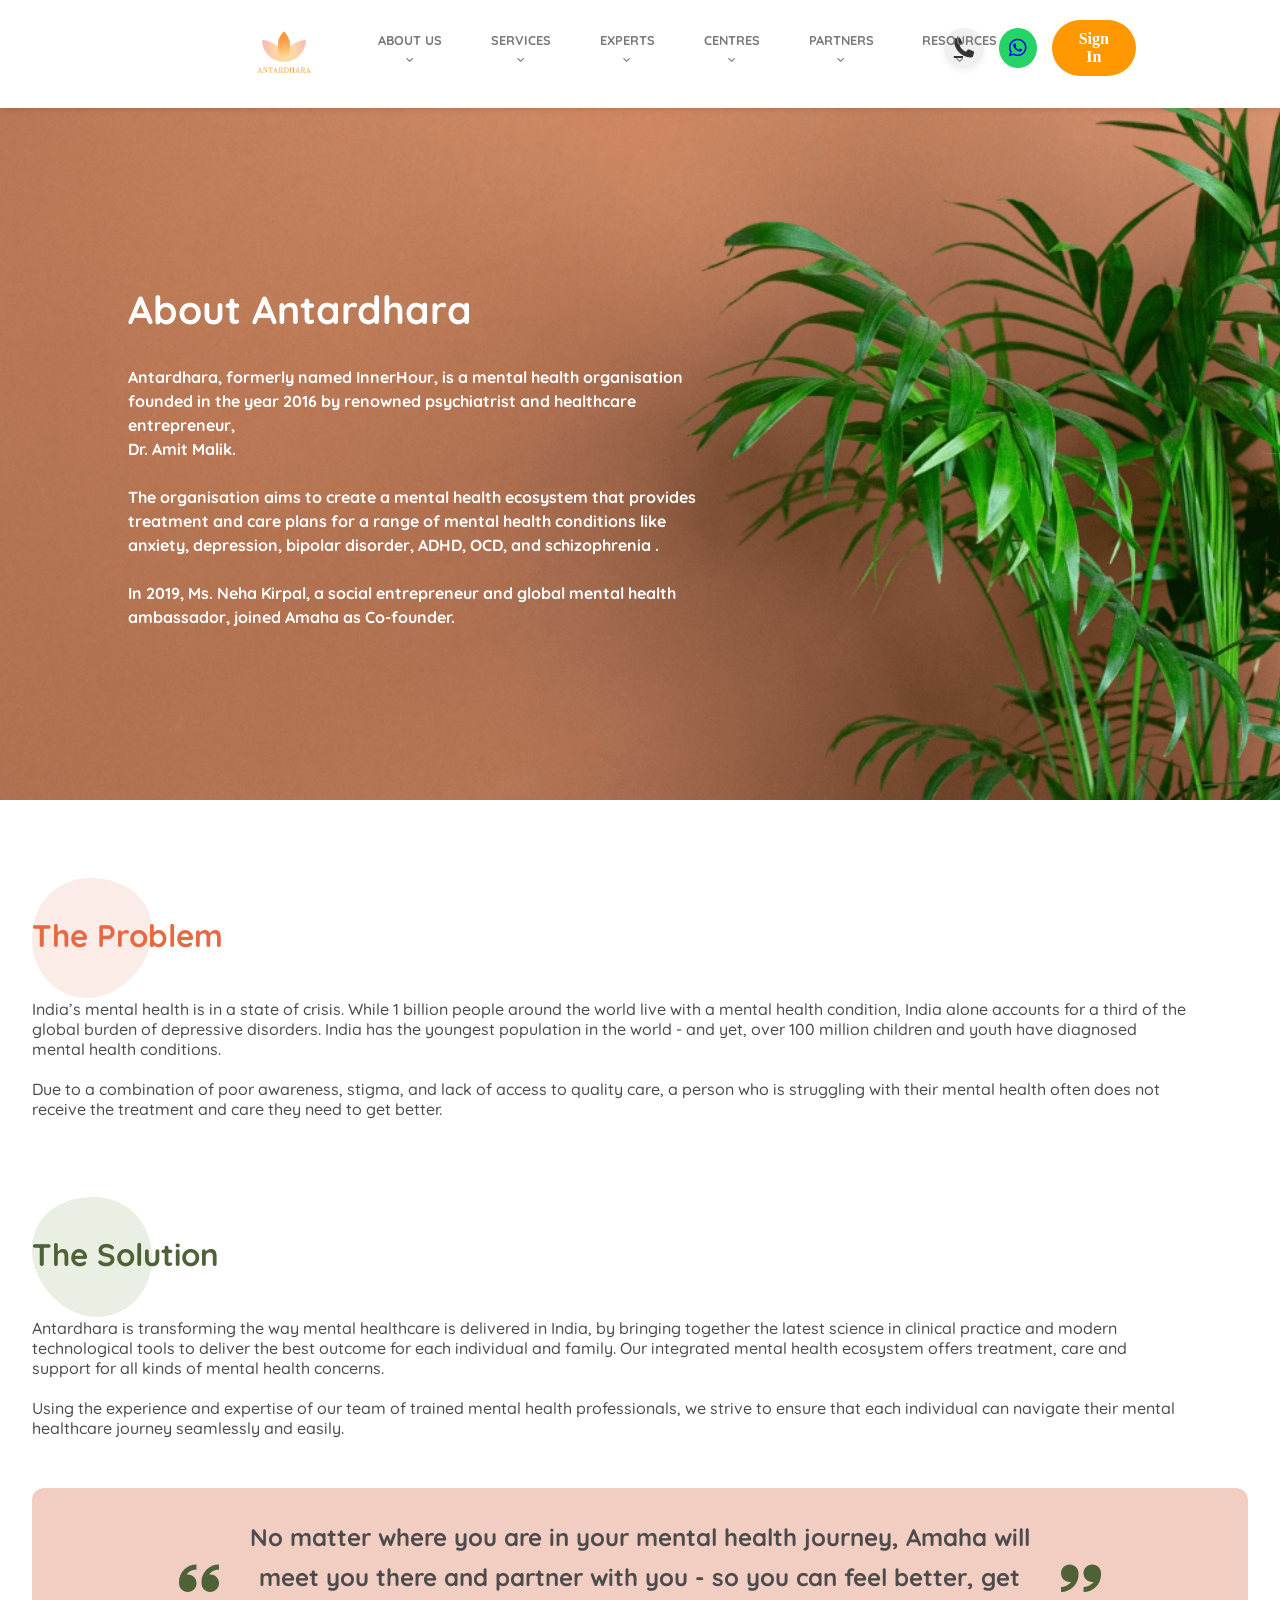
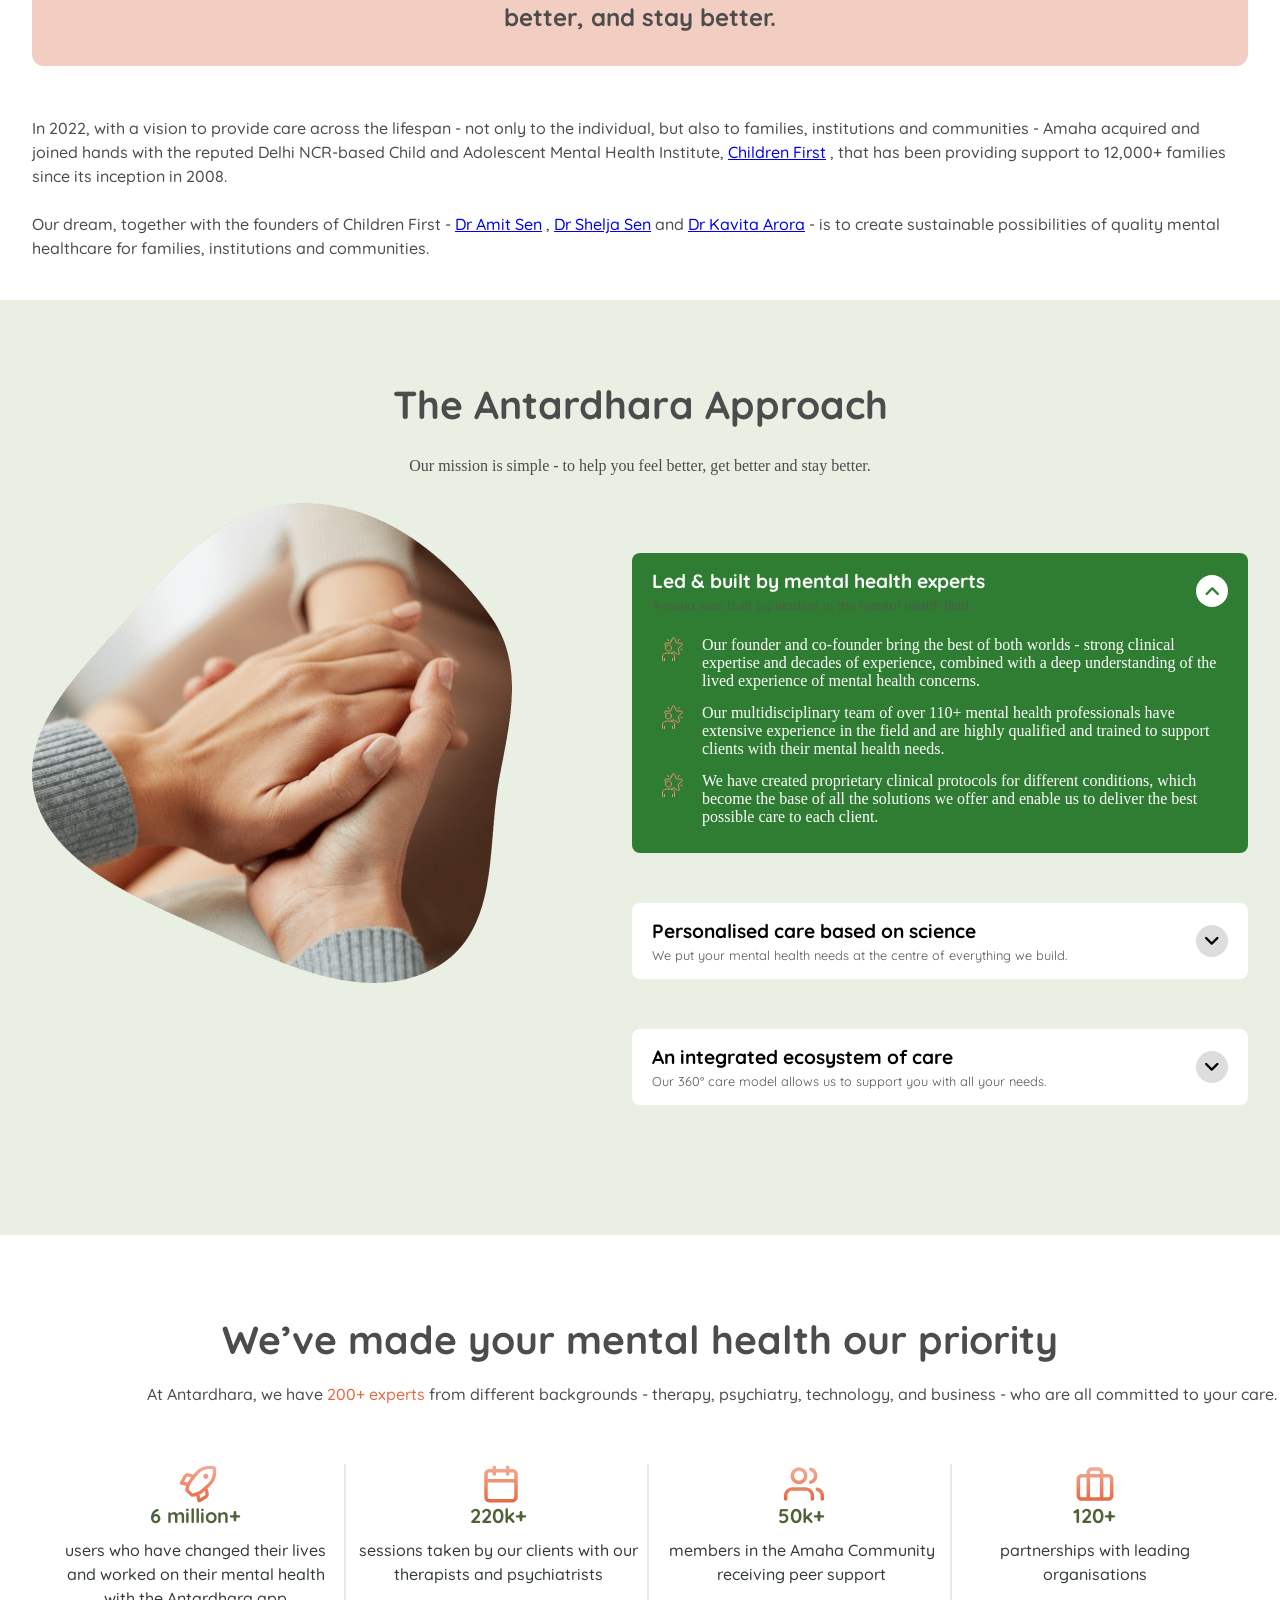
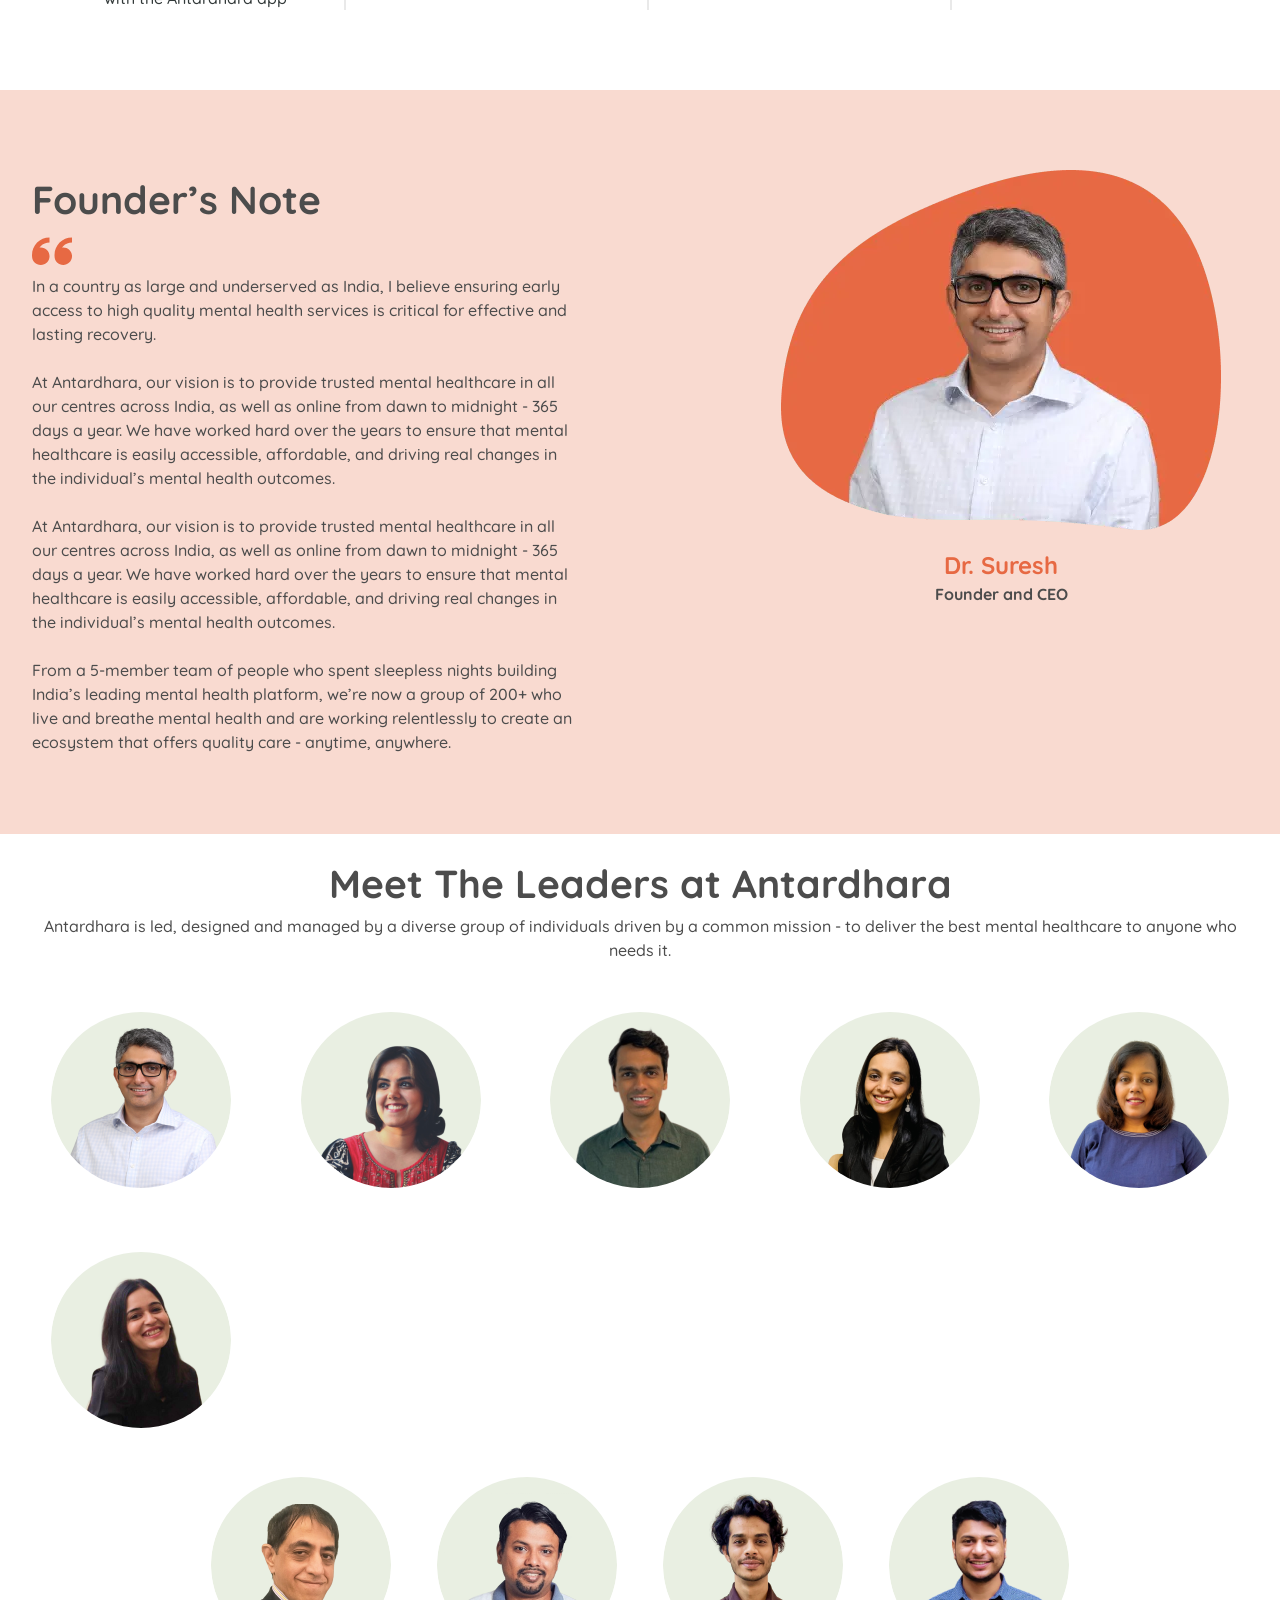
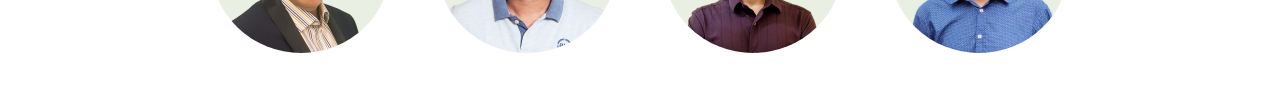
==== Pages/AboutUs.html @ 447dab3f "first commit" ====
<!DOCTYPE html>
<html lang="en">

<head>
    <meta charset="UTF-8">
    <meta name="viewport" content="width=device-width, initial-scale=1.0">
    <title>Antardhara</title>
    <link rel="icon" type="image/jpeg" href="../Images/antardharalogo.jpeg">
    <link rel="stylesheet" href="../Style/home css/AboutUs.css">
    <link rel="stylesheet" href="https://cdnjs.cloudflare.com/ajax/libs/font-awesome/6.4.2/css/all.min.css">
    <link href="https://fonts.googleapis.com/css2?family=Quicksand:wght@400;500;600;700&display=swap" rel="stylesheet">
</head>

<body>
    <div class="nav_container">
        <div class="container">
            <div class="nav_logo">
                <!-- Logo -->
                <div class="logo">
                    <!-- <div class="dancing">
                    <span>A</span><span>n</span><span>t</span><span>a</span><span>r</span><span>d</span><span>h</span><span>a</span><span>r</span><span>a</span>
                </div>
                <div class="sub_logo">
                    <span class="tagline">Mental Health Partner</span>
                </div> -->
                </div>
            </div>

            <div class="nav_details">
                <nav>
                    <ul>
                        <li>
                            <a href="#" class="about">About Us <span class="arrow"><i
                                        class="fa-solid fa-angle-down"></i></span></a>
                            <div class="sub_menu1">
                                <ul>

                                    <li><a href="#">About Amaha <span class="arrow"><i
                                                    class="fa-solid fa-angle-left"></i></span></a></li>
                                    <li><a href="#">Team <span class="arrow"><i
                                                    class="fa-solid fa-angle-left"></i></span></a></li>
                                    <li><a href="#">Careers <span class="arrow"><i
                                                    class="fa-solid fa-angle-left"></i></span></a></li>
                                    <li><a href="#">Amaha in Media <span class="arrow"><i
                                                    class="fa-solid fa-angle-left"></i></span></a></li>
                                    <li><a href="#">Contact us <span class="arrow"><i
                                                    class="fa-solid fa-angle-left"></i></span></a></li>
                                    <li><a href="#">FAQ <span class="arrow"><i
                                                    class="fa-solid fa-angle-left"></i></span></a></li>
                                </ul>
                            </div>
                        </li>

                        <li>

                            <a href="#">Services <span class="arrow"><i class="fa-solid fa-angle-down"></i></span></a>

                            <div class="sub_menu1">

                                <ul class="Services" style="border-right: 1px solid #ddd;">

                                    <li><a href="#">Adult Therapy <span class="arrow"><i
                                                    class="fa-solid fa-angle-left"></i></span></a></li>
                                    <li><a href="#">Adult Psychiatry <span class="arrow"><i
                                                    class="fa-solid fa-angle-left"></i></span></a></li>
                                    <li><a href="#">Mental Health Hospital <span class="arrow"><i
                                                    class="fa-solid fa-angle-left"></i></span></a></li>
                                    <li><a href="#">Children First Services <span class="arrow"><i
                                                    class="fa-solid fa-angle-left"></i></span></a></li>
                                    <li><a href="#">Couples Therapy <span class="arrow"><i
                                                    class="fa-solid fa-angle-left"></i></span></a></li>
                                    <li><a href="#">Self Care <span class="arrow"><i
                                                    class="fa-solid fa-angle-left"></i></span></a></li>
                                    <li><a href="#">Community <span class="arrow"><i
                                                    class="fa-solid fa-angle-left"></i></span></a></li>
                                    <li><a href="#">Psychometric Assessments <span class="arrow"><i
                                                    class="fa-solid fa-angle-left"></i></span></a></li>
                                </ul>
                                <ul class="Services">
                                    <li><a href="#">Depression <span class="arrow"><i
                                                    class="fa-solid fa-angle-left"></i></span></a></li>
                                    <li><a href="#">Anxiety <span class="arrow"><i
                                                    class="fa-solid fa-angle-left"></i></span></a></li>
                                    <li><a href="#">Obsessive Complusive <br>Disorder(OCD) <span class="arrow"><i
                                                    class="fa-solid fa-angle-left"></i></span></a></li>
                                    <li><a href="#">Bipolar Disorder <span class="arrow"><i
                                                    class="fa-solid fa-angle-left"></i></span></a></li>
                                    <li><a href="#">Adult ADHD <span class="arrow"><i
                                                    class="fa-solid fa-angle-left"></i></span></a></li>
                                    <li><a href="#">Social Anxiety <span class="arrow"><i
                                                    class="fa-solid fa-angle-left"></i></span></a></li>
                                    <li><a href="#">Womens'Health <span class="arrow"><i
                                                    class="fa-solid fa-angle-left"></i></span></a></li>
                                </ul>
                            </div>
                        </li>

                        <li>
                            <a href="#">Experts <span class="arrow"><i class="fa-solid fa-angle-down"></i></span></a>
                            <!-- Add dropdown here if needed -->
                            <div class="sub_menu1">
                                <ul>
                                    <li><a href="#">Therapists <span class="arrow"><i
                                                    class="fa-solid fa-angle-left"></i></span></a></li>
                                    <li><a href="#">Psychiatrists <span class="arrow"><i
                                                    class="fa-solid fa-angle-left"></i></span></a></li>
                                    <li><a href="#">Child & Youth Experts <span class="arrow"><i
                                                    class="fa-solid fa-angle-left"></i></span></a></li>
                                    <li><a href="#">Couple Therapists <span class="arrow"><i
                                                    class="fa-solid fa-angle-left"></i></span></a></li>
                                </ul>

                            </div>
                        </li>

                        <li>
                            <a href="#">Centres <span class="arrow"><i class="fa-solid fa-angle-down"></i></span></a>
                            <!-- Add dropdown here if needed -->
                            <div class="sub_menu1">
                                <ul>
                                    <li><a href="#">Hyderabad <span class="arrow"><i
                                                    class="fa-solid fa-angle-left"></i></span></a></li>
                                    <li><a href="#">Bengaluru <span class="arrow"><i
                                                    class="fa-solid fa-angle-left"></i></span></a></li>
                                    <li><a href="#">Delhi <span class="arrow"><i
                                                    class="fa-solid fa-angle-left"></i></span></a></li>
                                    <li><a href="#">Mumbai <span class="arrow"><i
                                                    class="fa-solid fa-angle-left"></i></span></a></li>
                                </ul>

                            </div>
                        </li>

                        <li>
                            <a href="#">Partners <span class="arrow"><i class="fa-solid fa-angle-down"></i></span></a>
                            <!-- Add dropdown here if needed -->

                            <div class="sub_menu1">

                                <ul class="Services" style="border-right: 1px solid #ddd;">

                                    <li><a href="#">Employee Well-being Programme <span class="arrow"><i
                                                    class="fa-solid fa-angle-left"></i></span></a></li>
                                    <li><a href="#">Our Approach & Offerings <span class="arrow"><i
                                                    class="fa-solid fa-angle-left"></i></span></a></li>
                                    <li><a href="#">Corporate Webinars <span class="arrow"><i
                                                    class="fa-solid fa-angle-left"></i></span></a></li>

                                </ul>
                                <ul class="Services">
                                    <li><a href="#">College Well -being Programme <span class="arrow"><i
                                                    class="fa-solid fa-angle-left"></i></span></a></li>

                                </ul>
                            </div>
                        </li>

                        <li>
                            <a href="#">Resources <span class="arrow"><i class="fa-solid fa-angle-down"></i></span></a>
                            <div class="sub_menu1">
                                <ul>
                                    <li><a href="#">All Resources <span class="arrow"><i
                                                    class="fa-solid fa-angle-left"></i></span></a></li>
                                    <li><a href="#">Articles <span class="arrow"><i
                                                    class="fa-solid fa-angle-left"></i></span></a></li>
                                    <li><a href="#">Videos <span class="arrow"><i
                                                    class="fa-solid fa-angle-left"></i></span></a></li>
                                    <li><a href="#">Assessments <span class="arrow"><i
                                                    class="fa-solid fa-angle-left"></i></span></a></li>
                                </ul>
                            </div>
                        </li>
                    </ul>
                </nav>
            </div>

            <div class="nav_call_whatsapp_signin">
                <div class="nav_call_logo">
                    <a href="#"><i class="fa-solid fa-phone"></i></a>
                </div>
                <div class="nav_whatsapp_logo">
                    <a href="https://wa.me/9740312722" target="_blank" rel="noopener">
                        <i class="fa-brands fa-whatsapp"></i>
                    </a>
                </div>
                <div class="sign_in_button">
                    <a href="your-link-here" class="signin-btn">Sign In</a>
                </div>
            </div>
        </div>
    </div>
    </div>
    <div class="Background_theme">
        <div class="About_Antardhara_p_container">
            <div class="About_Antardhara_c_container">
                <div class="Antardhara">
                    <h1>About Antardhara</h1>
                </div>
                <div class="About_Antardhara_detail">
                    <h4>Antardhara, formerly named InnerHour, is a mental health organisation founded in the year 2016
                        by renowned psychiatrist and healthcare entrepreneur,
                        <br>
                        Dr. Amit Malik.
                        <br>
                        <br>
                        The organisation aims to create a mental health ecosystem that provides treatment and care plans
                        for a range of mental health conditions like anxiety, depression, bipolar disorder, ADHD, OCD,
                        and schizophrenia
                        .
                        <br>
                        <br>
                        In 2019, Ms. Neha Kirpal, a social entrepreneur and global mental health ambassador, joined
                        Amaha as Co-founder.
                    </h4>
                </div>
            </div>
        </div>
    </div>
    <div class="The_Antardhara_Problem_P_Container">
        <div class="The_Antardhara_Problem_bgLogo">
            <img src="../Style/homeImagesCss/Theproblembglogo.svg" alt="Antardhara problem Background">
        </div>
        <h2 class="Antardhara_Problem_Title">The Problem</h2>
        <h4 class="Antardhara_Problem_Detail">
            India’s mental health is in a state of crisis. While 1 billion people around the world live with a mental
            health condition, India alone accounts for a third of the global burden of depressive disorders. India has
            the youngest population in the world - and yet, over 100 million children and youth have diagnosed mental
            health conditions.
            <br>
            <br>
            Due to a combination of poor awareness, stigma, and lack of access to quality care, a person who is
            struggling with their mental health often does not receive the treatment and care they need to get better.
        </h4>
    </div>
    <div class="The_Antardhara_Solution_P_Container">
        <div class="The_Antardhara_Solution_bgLogo">
            <img src="../Style/homeImagesCss/AntardharaSolutionBgLogo.svg" alt="Antardhara Solution Background">
        </div>
        <h2 class="Antardhara_Solution_Title">The Solution</h2>
        <h4 class="Antardhara_Solution_Detail">
            Antardhara is transforming the way mental healthcare is delivered in India, by bringing together the latest
            science in clinical practice and modern technological tools to deliver the best outcome for each individual
            and family. Our integrated mental health ecosystem offers treatment, care and support for all kinds of
            mental health concerns.
            <br>
            <br>
            Using the experience and expertise of our team of trained mental health professionals, we strive to ensure
            that each individual can navigate their mental healthcare journey seamlessly and easily.
        </h4>
    </div>
    <div class="Antadhara_quote_container">
        <div class="Antardhara_quote">
            <svg stroke="currentColor" fill="currentColor" stroke-width="0" version="1.1" viewBox="0 0 16 16"
                color="#4E6137" style="color: rgb(78, 97, 55);" height="2.5rem" width="2.5rem"
                xmlns="http://www.w3.org/2000/svg">
                <path
                    d="M3.516 7c1.933 0 3.5 1.567 3.5 3.5s-1.567 3.5-3.5 3.5-3.5-1.567-3.5-3.5l-0.016-0.5c0-3.866 3.134-7 7-7v2c-1.336 0-2.591 0.52-3.536 1.464-0.182 0.182-0.348 0.375-0.497 0.578 0.179-0.028 0.362-0.043 0.548-0.043zM12.516 7c1.933 0 3.5 1.567 3.5 3.5s-1.567 3.5-3.5 3.5-3.5-1.567-3.5-3.5l-0.016-0.5c0-3.866 3.134-7 7-7v2c-1.336 0-2.591 0.52-3.536 1.464-0.182 0.182-0.348 0.375-0.497 0.578 0.179-0.028 0.362-0.043 0.549-0.043z">
                </path>
            </svg>
            <span class="mental-health-text">
                No matter where you are in your mental health journey, Amaha will meet you there and partner with you -
                so you can feel better, get better, and stay better.
            </span>
            <svg stroke="currentColor" fill="currentColor" stroke-width="0" version="1.1" viewBox="0 0 16 16"
                color="#4E6137" style="color: rgb(78, 97, 55);" height="2.5rem" width="2.5rem"
                xmlns="http://www.w3.org/2000/svg">
                <path
                    d="M12.5 10c-1.933 0-3.5-1.567-3.5-3.5s1.567-3.5 3.5-3.5 3.5 1.567 3.5 3.5l0.016 0.5c0 3.866-3.134 7-7 7v-2c1.336 0 2.591-0.52 3.536-1.464 0.182-0.182 0.348-0.375 0.497-0.578-0.179 0.028-0.362 0.043-0.549 0.043zM3.5 10c-1.933 0-3.5-1.567-3.5-3.5s1.567-3.5 3.5-3.5 3.5 1.567 3.5 3.5l0.016 0.5c0 3.866-3.134 7-7 7v-2c1.336 0 2.591-0.52 3.536-1.464 0.182-0.182 0.348-0.375 0.497-0.578-0.179 0.028-0.362 0.043-0.549 0.043z">
                </path>
            </svg>
        </div>
    </div>
    <div class="Antardhara_brief_detail">
        <div class="Antardhara_brief_detail_inner_container">
            <h4 class="Antardhara_detail_line">
                In 2022, with a vision to provide care across the lifespan - not only to the individual, but also to
                families, institutions and communities - Amaha acquired and joined hands with the reputed Delhi
                NCR-based Child and Adolescent Mental Health Institute,
                <a href="#" target="_blank" class="sc-dda91037-5 dkyKSB">Children First</a>
                , that has been providing support to 12,000+ families since its inception in 2008.
                <br>
                <br>
                Our dream, together with the founders of Children First -
                <a href="#" target="_blank" class="sc-dda91037-5 dkyKSB">Dr Amit Sen</a>
                ,
                <a href="#" target="_blank" class="sc-dda91037-5 dkyKSB">Dr Shelja Sen</a>
                and
                <a href="#" target="_blank" class="sc-dda91037-5 dkyKSB">Dr Kavita Arora</a>
                - is to create sustainable possibilities of quality mental healthcare for families, institutions and
                communities.
            </h4>
        </div>
    </div>
    <div class="Antardhara_Approach">
        <div class="Antardhara_Approach_Container_P">
            <div class="Antardhara_Approach_Title">
                <h1 class="Antardhara_Title_Name">The Antardhara Approach</h1>
                <h4 class="Antardhara_Aproach_detail">Our mission is simple - to help you feel better, get better and
                    stay better.</h4>
            </div>
            <div class="Antardhara_Approach_bgimage_details">
                <div class="Antardhara_prom_bgImage">
                    <img src="../Style/homeImagesCss/promise_image_bg.png" alt="Antardhara,Your Mental Health Partner">
                </div>
                <div class="javascript_container">
                    <!-- First Section -->
                    <div class="accordion-item">
                        <div class="accordion-header">
                            <div>
                                <h3>Led & built by mental health experts</h3>
                                <h5>Amaha was built by leaders in the mental health field.</h5>
                            </div>
                            <div class="accordion-icon"><i class="fa-solid fa-angle-down"></i></div>
                        </div>
                        <div class="accordion-content">
                            <div class="ledpoint_container">
                                <div class="led_p1">
                                    <img src="../Style/homeImagesCss/led_content_point_logo.svg" alt="logo_point_mn">
                                </div>
                                <div class="Co_founder_point">
                                    <p>Our founder and co-founder bring the best of both worlds - strong clinical
                                        expertise and
                                        decades of experience, combined with a deep understanding of the lived
                                        experience of mental
                                        health concerns.</p>
                                </div>
                            </div>
                            <div class="ledpoint_container2">
                                <div class="led_p2">
                                    <img src="../Style/homeImagesCss/led_content_point_logo.svg" alt="logo_point_mn">
                                </div>
                                <div class="Co_founder_point2">
                                    <p>Our multidisciplinary team of over 110+ mental health professionals have
                                        extensive experience in the field and are highly qualified and
                                        trained to support clients with their mental health needs.</p>
                                </div>
                            </div>
                            <div class="ledpoint_container3">
                                <div class="led_p3">
                                    <img src="../Style/homeImagesCss/led_content_point_logo.svg" alt="logo_point_mn">
                                </div>
                                <div class="Co_founder_point3">
                                    <p>We have created proprietary clinical protocols for different conditions, which
                                        become
                                        the base of all the solutions we offer and enable us to deliver the best
                                        possible care to each client.</p>
                                </div>
                            </div>

                        </div>
                    </div>

                    <!-- Second Section -->
                    <div class="accordion-item">
                        <div class="accordion-header">
                            <div>
                                <h3>Personalised care based on science</h3>
                                <h5>We put your mental health needs at the centre of everything we build.</h5>
                            </div>
                            <div class="accordion-icon"><i class="fa-solid fa-angle-down"></i></div>
                        </div>
                        <div class="accordion-content">
                            <div class="science_container">
                                <div class="science_p1">
                                    <img src="../Style/homeImagesCss/led_content_point_logo.svg" alt="logo_point_mn">
                                </div>
                                <div class="multidisciplinary_point">
                                    <p>We create a personalised care plan for each individual keeping the severity of
                                        their concern, their unique life context, and their mental health needs in mind.
                                    </p>
                                </div>
                            </div>
                            <div class="science_container2">
                                <div class="science_p2">
                                    <img src="../Style/homeImagesCss/led_content_point_logo.svg" alt="logo_point_mn">
                                </div>
                                <div class="multidisciplinary_point2">
                                    <p>Our care options, tools, trackers and other offerings are based on
                                        clinically-validated treatment approaches and the latest science in the mental
                                        health field.</p>
                                </div>
                            </div>
                            <div class="science_container3">
                                <div class="science_p3">
                                    <img src="../Style/homeImagesCss/led_content_point_logo.svg" alt="logo_point_mn">
                                </div>
                                <div class="multidisciplinary_point3">
                                    <p>e track each client’s progress and regularly measure treatment outcomes to ensure
                                        you’re actually getting better over time and receiving the right care for your
                                        concerns.</p>
                                </div>
                            </div>
                        </div>
                    </div>

                    <!-- Third Section -->
                    <div class="accordion-item">
                        <div class="accordion-header">
                            <div>
                                <h3>An integrated ecosystem of care</h3>
                                <h5>Our 360° care model allows us to support you with all your needs.</h5>
                            </div>
                            <div class="accordion-icon"><i class="fa-solid fa-angle-down"></i></div>
                        </div>
                        <div class="accordion-content">
                            <div class="ecosystem_container">
                                <div class="science_p1">
                                    <img src="../Style/homeImagesCss/ecosystem_logo_point.svg" alt="logo_point_mn">
                                </div>
                                <div class="ecosystem_point">
                                    <p>We’ve built a single, unified platform through which you can easily access
                                        whatever you might need for your mental health - including self-care, peer
                                        support, therapy sessions, and psychiatric care.</p>
                                </div>
                            </div>
                            <div class="ecosystem_container2">
                                <div class="ecosystem_p2">
                                    <img src="../Style/homeImagesCss/ecosystem_logo_point.svg" alt="logo_point_mn">
                                </div>
                                <div class="ecosystem_point2">
                                    <p>We offer coordinated care by systematically stitching together different
                                        treatment offerings for you - which, in turn, enables us to create a real impact
                                        on your mental health outcomes.
                                    </p>
                                </div>
                            </div>
                            <div class="ecosystem_container3">
                                <div class="ecosystem_p3">
                                    <img src="../Style/homeImagesCss/ecosystem_logo_point.svg" alt="logo_point_mn">
                                </div>
                                <div class="ecosystem_point3">
                                    <p>We offer coordinated care by systematically stitching together different
                                        treatment offerings for you - which, in turn, enables us to create a real impact
                                        on your mental health outcomes.
                                    </p>
                                </div>
                            </div>
                        </div>
                    </div>

                </div>
            </div>
        </div>

        <script>
            const items = document.querySelectorAll(".accordion-item");

            // Make the first accordion active by default
            items.forEach((item, index) => {
                const content = item.querySelector(".accordion-content");
                if (index === 0) {
                    item.classList.add("active");
                    content.classList.add("open");
                    content.style.maxHeight = content.scrollHeight + "px";
                } else {
                    item.classList.remove("active");
                    content.classList.remove("open");
                    content.style.maxHeight = 0;
                }
            });

            // Add click event
            items.forEach(item => {
                const header = item.querySelector(".accordion-header");
                header.addEventListener("click", () => {
                    items.forEach(otherItem => {
                        if (otherItem !== item) {
                            // Close other accordions
                            otherItem.classList.remove("active");
                            const otherContent = otherItem.querySelector(".accordion-content");
                            otherContent.classList.remove("open");
                            otherContent.style.maxHeight = 0;
                        }
                    });

                    // Toggle clicked accordion
                    item.classList.toggle("active");
                    const content = item.querySelector(".accordion-content");
                    if (item.classList.contains("active")) {
                        content.classList.add("open");
                        content.style.maxHeight = content.scrollHeight + "px";
                    } else {
                        content.classList.remove("open");
                        content.style.maxHeight = 0;
                    }
                });
            });
        </script>
    </div>
    </div>
    </div>
    <div class="Helath_Priority_p_container">
        <div class="Health_Priority_c_container">
            <div class="Antardhara_Health_Priority_Title">
                <h1 class="Antardhara_health_priority">We’ve made your mental health our priority</h1>
                <h4 class="Antardhara_health_priority_detail">
                    At Antardhara, we have
                    <span>200+ experts</span>
                    from different backgrounds - therapy, psychiatry, technology, and business - who are all committed
                    to your care.
                </h4>
            </div>
        </div>
    </div>
    <div class="Users_followers_p_container">
        <div class="Users_followers_c_container">
            <div class="millions_container">
                <div class="Antardhara_million_conainer">
                    <img src="../Style/homeImagesCss/Million_icon.svg" alt="million logo icon" class="million_logo">
                </div>
                <div class="Users_followers_details">
                    <span class="Users_followers_title">6 million+</span>
                    <span class="Users_followers_subtitle">users who have changed their lives and worked on their mental
                        health with the Antardhara app</span>
                </div>
            </div>
            <div class="clients_container">
                <div class="Antardhara_million_conainer">
                    <img src="../Style/homeImagesCss/calender_logo.svg" alt="million logo icon" class="million_logo">
                </div>
                <div class="Users_followers_details">
                    <span class="Users_followers_title">220k+</span>
                    <span class="Users_followers_subtitle">sessions taken by our clients with our therapists and
                        psychiatrists</span>
                </div>
            </div>
            <div class="Users_container">
                <div class="Antardhara_million_conainer">
                    <img src="../Style/homeImagesCss/users-duotone_logo.svg" alt="million logo icon"
                        class="million_logo">
                </div>
                <div class="Users_followers_details">
                    <span class="Users_followers_title">50k+</span>
                    <span class="Users_followers_subtitle">members in the Amaha Community receiving peer support</span>
                </div>
            </div>
            <div class="partnership_container">
                <div class="Antardhara_million_conainer">
                    <img src="../Style/homeImagesCss/briefcase_logo.svg" alt="million logo icon" class="million_logo">
                </div>
                <div class="Users_followers_details">
                    <span class="Users_followers_title">120+</span>
                    <span class="Users_followers_subtitle">partnerships with leading organisations</span>
                </div>
            </div>
        </div>
    </div>
    <div class="Founder_Note_p_container">
        <div class="Founder_Note_c_container">
            <div class="Founder_note_Title_details">
                <h2 class="Founder_title_container">Founder’s Note</h2>
                <svg stroke="currentColor" fill="currentColor" stroke-width="0" version="1.1" viewBox="0 0 16 16"
                    color="#E76943" style="color: rgb(231, 105, 67);" height="40" width="40"
                    xmlns="http://www.w3.org/2000/svg">
                    <path
                        d="M3.516 7c1.933 0 3.5 1.567 3.5 3.5s-1.567 3.5-3.5 3.5-3.5-1.567-3.5-3.5l-0.016-0.5c0-3.866 3.134-7 7-7v2c-1.336 0-2.591 0.52-3.536 1.464-0.182 0.182-0.348 0.375-0.497 0.578 0.179-0.028 0.362-0.043 0.548-0.043zM12.516 7c1.933 0 3.5 1.567 3.5 3.5s-1.567 3.5-3.5 3.5-3.5-1.567-3.5-3.5l-0.016-0.5c0-3.866 3.134-7 7-7v2c-1.336 0-2.591 0.52-3.536 1.464-0.182 0.182-0.348 0.375-0.497 0.578 0.179-0.028 0.362-0.043 0.549-0.043z">
                    </path>
                </svg>
                <h4 class="note_details_of_founder">
                    In a country as large and underserved as India, I believe ensuring early access to high quality
                    mental health services is critical for effective and lasting recovery.
                    <br>
                    <br>
                    At Antardhara, our vision is to provide trusted mental healthcare in all our centres across India,
                    as well as online from dawn to midnight - 365 days a year. We have worked hard over the years to
                    ensure that mental healthcare is easily accessible, affordable, and driving real changes in the
                    individual’s mental health outcomes.
                    <br>
                    <br>
                    At Antardhara, our vision is to provide trusted mental healthcare in all our centres across India,
                    as well as online from dawn to midnight - 365 days a year. We have worked hard over the years to
                    ensure that mental healthcare is easily accessible, affordable, and driving real changes in the
                    individual’s mental health outcomes.
                    <br>
                    <br>
                    From a 5-member team of people who spent sleepless nights building India’s leading mental health
                    platform, we’re now a group of 200+ who live and breathe mental health and are working relentlessly
                    to create an ecosystem that offers quality care - anytime, anywhere.
                </h4>
            </div>
            <div class="Founder_logo_image">
                <img src="../Style/homeImagesCss/ceo_image.jpeg" alt="" class="ceoImage">
                <div class="Founder_name_container">
                    <h2 class="Founder_name">Dr. Suresh</h2>
                    <h4 class="Founder_des">Founder and CEO</h4>
                </div>
            </div>
        </div>
    </div>
    <div class="Meet_leader_Antardhara_P_container">
        <div class="Meet_leader_Antardhara_C_container">
            <div class="MeetLeader_Container">
                <div class="Meet_leader_title">
                    <h2 class="meet_leader_title_name">Meet The Leaders at Antardhara</h2>
                    <h4 class="meet_leader_detail">
                        Antardhara is led, designed and managed by a diverse group of individuals driven by a common
                        mission -
                        to deliver the best mental healthcare to anyone who needs it.
                    </h4>
                </div>
            </div>
        </div>

        <div class="Meet_leader_pic1_container">
            <!-- Example profiles -->
            <div class="meetleader_profile_container" onclick="openPopup(this)">
                <img src="../Style/homeImagesCss/profile_leader1.png" alt="" class="profile_picture_images">
                <div class="profile_names_container">
                    <h2 class="name_container">Dr. Amit Malik</h2>
                    <h6 class="des_container">Founder and CEO</h6>
                    <div class="Social_media_Links">
                        <a href="">
                            <svg stroke="currentColor" fill="currentColor" stroke-width="0" viewBox="0 0 512 512" cursor="pointer" height="1.125rem" width="1.125rem" xmlns="http://www.w3.org/2000/svg"><path d="M444.17 32H70.28C49.85 32 32 46.7 32 66.89v374.72C32 461.91 49.85 480 70.28 480h373.78c20.54 0 35.94-18.21 35.94-38.39V66.89C480.12 46.7 464.6 32 444.17 32zm-273.3 373.43h-64.18V205.88h64.18zM141 175.54h-.46c-20.54 0-33.84-15.29-33.84-34.43 0-19.49 13.65-34.42 34.65-34.42s33.85 14.82 34.31 34.42c-.01 19.14-13.31 34.43-34.66 34.43zm264.43 229.89h-64.18V296.32c0-26.14-9.34-44-32.56-44-17.74 0-28.24 12-32.91 23.69-1.75 4.2-2.22 9.92-2.22 15.76v113.66h-64.18V205.88h64.18v27.77c9.34-13.3 23.93-32.44 57.88-32.44 42.13 0 74 27.77 74 87.64z"></path></svg>
                        </a>
                    </div>
                    <div class="hidden_note" style="display:none;">
                        Dr. Amit Malik has over two decades of experience working in mental health globally...
                        <br><br>
                        He founded Amaha (formerly InnerHour) in 2016...
                    </div>
                </div>
            </div>
            <div class="meetleader_profile_container" onclick="openPopup(this)">
                <img src="../Style/homeImagesCss/profile_leader2.png" alt="" class="profile_picture_images">
                <div class="profile_names_container">
                    <h2 class="name_container">Neha Kirpal</h2>
                    <h6 class="des_container">Co-founder</h6>
                </div>
            </div>
            <div class="meetleader_profile_container" onclick="openPopup(this)">
                <img src="../Style/homeImagesCss/profile_leader3.png" alt="" class="profile_picture_images">
                <div class="profile_names_container">
                    <h2 class="name_container">Nishit Jain</h2>
                    <h6 class="des_container">VP of Operations</h6>
                </div>
            </div>
            <div class="meetleader_profile_container" onclick="openPopup(this)">
                <img src="../Style/homeImagesCss/profile_leader4.png" alt="" class="profile_picture_images">
                <div class="profile_names_container">
                    <h2 class="name_container">Sweta Bothra</h2>
                    <h6 class="des_container">Director of Psychological Services</h6>
                </div>
            </div>
            <div class="meetleader_profile_container" onclick="openPopup(this)">
                <img src="../Style/homeImagesCss/profile_leader5.png" alt="" class="profile_picture_images">
                <div class="profile_names_container">
                    <h2 class="name_container">Dr. Divya G Nallur</h2>
                    <h6 class="des_container">Clinical Director</h6>
                </div>
            </div>
            <div class="meetleader_profile_container" onclick="openPopup(this)">
                <img src="../Style/homeImagesCss/profile_leader6.png" alt="" class="profile_picture_images">
                <div class="profile_names_container">
                    <h2 class="name_container">Priyanshi Saksena</h2>
                    <h6 class="des_container">Head of Brand Marketing</h6>
                </div>
            </div>
        </div>
        <div class="Meet_leader_pic2_container">
            <div class="meetleader_profile_container" onclick="openPopup(this)">
                <img src="../Style/homeImagesCss/profile_leader7.png" alt="" class="profile_picture_images">
                <div class="profile_names_container">
                    <h2 class="name_container">Jagdish Lulla</h2>
                    <h6 class="des_container">Senior VP of Finance</h6>
                </div>
            </div>
            <div class="meetleader_profile_container" onclick="openPopup(this)">
                <img src="../Style/homeImagesCss/profile_leader8.png" alt="" class="profile_picture_images">
                <div class="profile_names_container">
                    <h2 class="name_container">Kannan Iyer</h2>
                    <h6 class="des_container">Senior VP of HR</h6>
                </div>
            </div>
            <div class="meetleader_profile_container" onclick="openPopup(this)">
                <img src="../Style/homeImagesCss/profile_leader9.png" alt="" class="profile_picture_images">
                <div class="profile_names_container">
                    <h2 class="name_container">Ankit Kumar</h2>
                    <h6 class="des_container">Engineering Manager</h6>
                </div>
            </div>
            <div class="meetleader_profile_container" onclick="openPopup(this)">
                <img src="../Style/homeImagesCss/profile_leader10.png" alt="" class="profile_picture_images">
                <div class="profile_names_container">
                    <h2 class="name_container">Hitendra Pratap</h2>
                    <h6 class="des_container">AVP of Product</h6>
                </div>
            </div>
        </div>
    </div>

    <!-- Popup -->
<div class="popup_overlay" id="profilePopup" onclick="outsideClick(event)">
    <div class="popup_content">
        <span class="close_btn" onclick="closePopup()">&times;</span>
        <img id="popupImg" src="" alt="">
        <h2 id="popupName"></h2>
        <h6 id="popupDesignation"></h6>
        <div class="ceo_detail">
            <div id="popupNote"></div>
        </div>
    </div>
</div>
    

    <script>
        function openPopup(card) {
    const imgSrc = card.querySelector("img").src;
    const name = card.querySelector(".name_container").innerText;
    const des = card.querySelector(".des_container").innerText;
    const note = card.querySelector(".hidden_note").innerHTML;

    document.getElementById("popupImg").src = imgSrc;
    document.getElementById("popupName").innerText = name;
    document.getElementById("popupDesignation").innerText = des;
    document.getElementById("popupNote").innerHTML = note;

    document.getElementById("profilePopup").style.display = "flex";
}

function closePopup() {
    document.getElementById("profilePopup").style.display = "none";
}

function outsideClick(e) {
    const popup = document.querySelector(".popup_content");
    if (!popup.contains(e.target)) {
        closePopup();
    }
}

    </script>
</body>

</html>
---- Style/home css/AboutUs.css ----
.logo {
  background-image: url("../homeImagesCss/antardharalogo.png");
  background-size: contain;
  background-repeat: no-repeat;
  background-position: center;
  width: 120px;
  height: 80px;
  position: relative;
  /* ✅ fixed */
}

/* Letters of Antardhara */
.logo .dancing span {
  font-size: 20px;
  font-weight: bold;
  color: #bb4545;
  display: inline-block;
  animation: wave 1.5s infinite;
  margin-top: 15px;
}

/* Delay each letter */
.logo .dancing span:nth-child(1) {
  animation-delay: 0s;
}

.logo .dancing span:nth-child(2) {
  animation-delay: 0.1s;
}

.logo .dancing span:nth-child(3) {
  animation-delay: 0.2s;
}

.logo .dancing span:nth-child(4) {
  animation-delay: 0.3s;
}

.logo .dancing span:nth-child(5) {
  animation-delay: 0.4s;
}

.logo .dancing span:nth-child(6) {
  animation-delay: 0.5s;
}

.logo .dancing span:nth-child(7) {
  animation-delay: 0.6s;
}

.logo .dancing span:nth-child(8) {
  animation-delay: 0.7s;
}

.logo .dancing span:nth-child(9) {
  animation-delay: 0.8s;
}

/* Keyframes for up & down wave */
@keyframes wave {

  0%,
  100% {
    transform: translateY(0);
  }

  50% {
    transform: translateY(-12px);
  }
}

/* Normal tagline */
.sub_logo .tagline {
  display: block;
  font-size: 12px;
  font-weight: 500;
  color: #555;
  margin-top: 20px;
}

.nav_logo {
  display: flex;
  margin-left: 80px;
}

/* Reset */
* {
  margin: 0;
  padding: 0;
  box-sizing: border-box;
}

body {
  margin: 0;
  padding: 0;
  box-sizing: border-box;
}

/* Navbar */
nav {
  color: rgba(255, 255, 255, 0.849);
  display: flex;
  justify-content: space-between;
  align-items: center;
  padding: 10px 20px;

}

.nav_container {
  background-color: white;
  box-shadow: 0 2px 4px rgba(0, 0, 0, 0.1);
  /* margin-top: 5px;
  display: flex;
  justify-content: space-between;
  align-items: center; */
  padding: 10px 20px;
  width: 100%;
  position: fixed;
  z-index: 1000;
  /* keep it above other content */
  box-shadow: 0 2px 5px rgba(0, 0, 0, 0.1);
  /* optional shadow */
}

.nav_details {
  margin: auto;
  justify-content: center;
  text-align: center;
  display: flex;
  padding: 11px 6px;
  margin-right: -87px;
}

nav ul {
  list-style: none;
  display: flex;
  gap: 33px;
}

nav ul li {
  position: relative;
  /* for dropdown */

  align-items: center;
  gap: 5px;
}

nav a {
  text-decoration: none;
  color: rgb(121, 121, 121);
  font-size: 0.8rem;
  font-weight: 700;
  font-family: 'Quicksand', sans-serif;
  text-transform: uppercase;
}

.nav_details .sub_menu1 ul li a {

  text-transform: capitalize;
}

nav ul li a:hover {
  color: #ff9800;
}

.arrow {
  margin: 4px;
  display: inline-block;
  font-size: 0.7em;
  transition: transform 0.3s;
}



li:hover .arrow {
  transform: rotate(180deg);
  /* ✅ fixed */
}

/* Dropdown container */
li {
  position: relative;
  /* so dropdown positions relative to parent */
}

/* Dropdown menu */
.sub_menu1 {
  display: none;
  position: absolute;
  top: 100%;
  left: 0;
  border-top: 0.75rem solid transparent;
  background-color: rgb(255, 255, 255);
  min-width: 20rem;
  border-radius: 1rem;
  overflow: hidden;
  z-index: 300;
  transition: opacity 0.2s ease, transform 0.2s ease;
  opacity: 0;
  box-shadow: rgba(76, 76, 76, 0.04) 0px 0.25rem 1rem 0.25rem;
  width: 100%;
  box-sizing: border-box;
  width: max-content;

}

.sub_menu1 ul {
  width: 100% !important;
}

/* Show submenu */
ul li:hover .sub_menu1 {
  display: flex;
  opacity: 1;
  transform: translateY(0);
  pointer-events: auto;
}

/* Submenu list layout */
.sub_menu1 ul {
  display: block;
  /* vertical stack */
  margin: 0;
  padding: 0;
}

.sub_menu1 li {
  display: block;
}

.sub_menu1 li a {
  padding: 10px;
  display: flex;
  justify-content: space-between;
  color: rgb(76, 76, 76);
  font-family: Quicksand, sans-serif;
  font-weight: 700;
  font-size: 1rem;
  text-align: left;

}

.sub_menu1 li a:hover {
  background: #555;
  color: #ff9800;
}

nav ul li {
  position: relative;
  padding-bottom: 8px;
  /* extends hover area */
}

.sub_menu1 {
  top: 100%;
  /* safe placement */
}

.sub_menu1 ul li span {
  float: right;
  margin-right: 10px;
}



/* Call/WhatsApp/Sign-in styles */
.nav_call_whatsapp_signin {
  display: flex;
  align-items: center;
  gap: 15px;
  justify-content: center;
  margin: auto;
  margin-top: 10px;
}

.nav_call_logo a {
  display: inline-flex;
  align-items: center;
  justify-content: center;
  width: 40px;
  height: 40px;
  border-radius: 50%;
  background: #f0f0f0;
  color: #333;
  font-size: 20px;
  box-shadow: 0 2px 6px rgba(0, 0, 0, 0.07);
  transition: background 0.2s, color 0.2s;
}


.nav_call_logo a:hover {
  background: #333;
  color: #fff;
}

.nav_whatsapp_logo {
  display: flex;
  align-items: center;
  justify-content: center;
  background: #25D366;
  border-radius: 50%;
  width: 40px;
  /* fixed width */
  height: 40px;
  /* fixed height */
  color: #fff;
  font-size: 20px;
  /* keep icon size slightly smaller than box */
}


.signin-btn {
  display: inline-block;
  padding: 10px 20px;
  background-color: #ff9800;
  color: #fff;
  text-decoration: none;
  /* underline हटाने के लिए */
  border-radius: 28px;
  font-weight: bold;
  text-align: center;
  transition: background 0.3s ease;
}


.container {
  max-width: 80%;
  margin: auto;
  display: flex;
  justify-content: space-between;
  align-items: center;
}

.Background_theme {

  background-image: url("../homeImagesCss/aboutusbanner.jpeg");
  background-size: cover;
  background-position: center;
  background-repeat: no-repeat;
  width: 100%;
  height: 800px;
}

.About_Antardhara_p_container {
  width: 80%;
  max-width: 80rem;
  margin: auto;
}

.About_Antardhara_c_container {
  width: 596px;
  padding-top: 285px;
}

.Antardhara h1 {
  font-size: 2.44rem;
  opacity: 1;
  font-weight: 700;
  color: rgb(255, 255, 255);
  text-align: left;
  margin: 0px;
  padding: 0px;
  font-family: Quicksand, sans-serif;
}

.About_Antardhara_detail {
  opacity: 1;
  font-weight: 500;
  color: rgb(255, 255, 255);
  text-align: left;
  margin: 0px;
  padding: 0px;
  line-height: 24px;
  font-size: 1rem;
  box-sizing: border-box !important;
  font-family: Quicksand, sans-serif;
  outline: none !important;
  margin-top: 31px;
}


/* The Antardhara Problem Section */


.The_Antardhara_Problem_P_Container {
  width: 95%;
  max-width: 80rem;
  margin: auto;
  display: flex;
  flex-flow: column;

}

.The_Antardhara_Problem_bgLogo {
  padding-top: 78px;
  width: 120px;
  height: 120px
}

.Antardhara_Problem_Title {
  text-align: left;
  color: rgb(231, 105, 67);
  line-height: 32px;
  font-size: 1.95rem;
  margin: 0px;
  padding: 0px;
  width: 95%;
  font-family: Quicksand, sans-serif;
  margin-bottom: 47px;
}

.Antardhara_Problem_Detail {
  width: 95%;
  font-family: Quicksand, sans-serif;
  color: rgb(76, 76, 76);
  font-weight: 500;
  margin: 0px;
  padding: 0px;

}

/* The Antardhara Solution Section */


.The_Antardhara_Solution_P_Container {
  width: 95%;
  max-width: 80rem;
  margin: auto;
  display: flex;
  flex-flow: column;

}

.The_Antardhara_Solution_bgLogo {
  padding-top: 78px;
  width: 120px;
  height: 120px
}

.Antardhara_Solution_Title {
  text-align: left;
  color: rgb(78, 97, 55);
  line-height: 32px;
  font-size: 1.95rem;
  margin: 0px;
  padding: 0px;
  width: 95%;
  font-family: Quicksand, sans-serif;
  margin-bottom: 47px;
}

.Antardhara_Solution_Detail {
  width: 95%;
  font-family: Quicksand, sans-serif;
  color: rgb(76, 76, 76);
  font-weight: 500;
  margin: 0px;
  padding: 0px;

}

/*Antardhara Quote Section */
.Antardhara_quote {
  display: flex;
  justify-content: center;
  align-items: center;
  margin-top: 50px;
  margin-bottom: 50px;
  background-color: rgb(242, 205, 194);
  border-radius: 12px;
  padding: 29px 7px;

}

.mental-health-text {
  font-size: 1.5rem;
  font-weight: 700;
  line-height: 2.5rem;
  width: 70%;
  font-family: Quicksand, sans-serif;
  color: rgb(76, 76, 76);
  text-align: center;
  /* "unset" replaced with more standard "default" */
}

.Antadhara_quote_container {
  width: 95%;
  max-width: 80rem;
  margin: auto;
}

/*Antardhara detail line Section */

.Antardhara_brief_detail_inner_container {
  width: 95%;
  max-width: 80rem;
  margin: auto;
}

.Antardhara_brief_detail h4 {
  color: rgb(76, 76, 76);
  font-family: Quicksand, sans-serif;
  font-weight: 500;
  font-size: 1rem;
  line-height: 24px;
  margin: auto;
  padding-bottom: 40px;
}


/*Antardhara Approach Section */

.Antardhara_Approach {
  background-color: rgb(233, 239, 226);
  padding: 5rem 0px;
}

.Antardhara_Approach_Container_P {
  width: 95%;
  max-width: 80rem;
  margin: auto;
}

.Antardhara_Approach_Title {
  display: flex;
  flex-flow: column;
  margin: 0px;
  padding: 0px;
  max-width: 500px;
  position: relative;
  margin: auto;
}

.Antardhara_Approach_Title .Antardhara_Title_Name {
  text-align: center;
  font-family: Quicksand, sans-serif;
  color: rgb(76, 76, 76);
  font-weight: 700;
  font-size: 2.44rem;

}

.Antardhara_Approach_Title .Antardhara_Aproach_detail {
  font-size: 1rem;
  line-height: 74px;
  font-weight: 500;
  color: rgb(76, 76, 76);
  text-align: center;
  margin: 0px;
  padding: 0px;

}

/*Antardhara Promise content Section */

.Antardhara_Approach_bgimage_details {
  display: flex;
  gap: 120px;
}

.accordion {
  max-width: 800px;
  margin: auto;
}

.accordion-item {
  width: 100%;
  background: #fff;
  border-radius: 8px;
  overflow: hidden;
  transition: background 0.3s ease;
  margin: 50px auto;
}

.accordion-header {
  display: flex;
  justify-content: space-between;
  align-items: center;
  cursor: pointer;
  padding: 16px 20px;
  font-family: Quicksand, sans-serif;
}

.accordion-header h3 {
  margin: 0;
  font-size: 1.2rem;
}

.accordion-header h5 {
  margin: 4px 0 0;
  font-size: 0.9rem;
  font-weight: normal;
  color: #555;
  font-size: 0.8rem;
}

.accordion-icon {
  width: 32px;
  height: 32px;
  border-radius: 50%;
  background: #ddd;
  display: flex;
  justify-content: center;
  align-items: center;
  font-size: 18px;
  transition: transform 0.3s ease, background 0.3s ease;
}

.accordion-content {
  max-height: 0;
  overflow: hidden;
  transition: max-height 0.4s ease, padding 0.3s ease;
  padding: 0 20px;
}



.accordion-content p {
  display: flex;
  align-items: flex-start;
  margin: 7px 0;
}

.accordion-content p::before {
  content: "";
  /* Replace with your actual Approach Icon */
  margin-right: 10px;
  font-size: 18px;
}

/* Active state */
.accordion-item.active {
  background: #2e7d32;
  /* green */
  color: #fff;
  height: 300px;
}

.accordion-item.active .accordion-icon {
  background: #fff;
  color: #2e7d32;
  transform: rotate(180deg);
}

.accordion-content .ledpoint_container,
.accordion-content .ledpoint_container2,
.accordion-content .ledpoint_container3,
.accordion-content .science_container,
.accordion-content .science_container2,
.accordion-content .science_container3,
.accordion-content .ecosystem_container,
.accordion-content .ecosystem_container2,
.accordion-content .ecosystem_container3 {
  display: flex;
}


/*Antardhara Helath & priority */

.Helath_Priority_p_container {
  background-color: #ffffff;
  padding: 5rem 0px;


}

.Health_Priority_c_container {
  width: 95%;
  max-width: 80rem;
  margin: auto;

}

.Antardhara_Health_Priority_Title {
  display: flex;
  flex-flow: column;
  margin: 0px;
  padding: 0px;
  max-width: 994px;
  position: relative;
  margin: auto;
}

.Antardhara_Health_Priority_Title .Antardhara_health_priority {
  text-align: center;
  font-family: Quicksand, sans-serif;
  color: rgb(76, 76, 76);
  font-weight: 700;
  font-size: 2.44rem;
  margin: auto;

}

.Antardhara_Health_Priority_Title .Antardhara_health_priority_detail {
  font-size: 1rem;
  line-height: 60px;
  font-weight: 500;
  color: rgb(76, 76, 76);
  text-align: center;
  margin: 0px;
  padding: 0px;
  font-family: Quicksand, sans-serif;
  width: 1138px;

}

.Antardhara_Health_Priority_Title .Antardhara_health_priority_detail span {
  color: rgb(231, 105, 67);
  font-family: Quicksand, sans-serif;
  
}

.Users_followers_p_container {
  background-color: #ffffff;
  padding: 5rem 0px;
  margin-top: -120px;
}

.Users_followers_c_container {
  width: 95%;
  max-width: 80rem;
  margin: auto;
  display: flex;
  justify-content: center;


}

.millions_container,
.clients_container,
.Users_container {
  display: flex;
  flex-direction: column;
  border-right: solid 2px rgb(233, 233, 233);
  padding-left: 10px;
  width: 303px;

}

.Antardhara_million_conainer {

  display: flex;
  justify-content: center;
  /* centers horizontally */
  align-items: center;
  /* centers vertically */

}

.Users_followers_details {
  display: flex;
  flex-direction: column;
  width: 286px;
  justify-content: center;


}

.Users_followers_details .Users_followers_title {
  padding-bottom: 10px;
  font-size: 1.25rem;
  color: rgb(78, 97, 55);
  font-weight: 700;
  line-height: 1.5rem;
  text-align: center;
  font-family: "Quicksand";
}

.Users_followers_details .Users_followers_subtitle {

  opacity: 1;
  text-align: center;
  margin: 0px;
  padding: 0px;
  white-space: inherit;
  text-transform: none;
  text-decoration: none;
  word-break: inherit;
  display: block;
  line-height: 1.5rem;
  font-size: 1rem;
  font-weight: 500;
  font-family: "Quicksand";
  color: rgb(51, 58, 58);
}

/*Antardhara Founder Note section */


.Founder_Note_p_container {
  background-color: #f9dad0;
  padding: 5rem 0px;
  height: auto;
}

.Founder_Note_c_container {
  width: 95%;
  max-width: 80rem;
  margin: auto;
  display: flex; 
  gap: 199px; 
}

.Founder_note_Title_details .Founder_title_container{
  font-size: 2.44rem;
  line-height: 60px;
  font-weight: 700;
  color: rgb(76, 76, 76);
  text-align: left;
  margin: 0px;
  padding: 0px;
  font-family: Quicksand,sans-serif;
}

.Founder_note_Title_details .note_details_of_founder{
  font-size: 1rem;
  font-family: Quicksand,sans-serif;
  line-height: 24px;
  font-weight: 500;
  color: rgb(76, 76, 76);
  text-align: left;
  margin: 0px;
  padding: 0px;
  width: 550px;

}

.Founder_name_container .Founder_name{
  display: flex;
  flex-flow: column;
  justify-content: center;
  text-align: center;
  line-height: 25px;
  gap: 5px;
  margin-top: 19px;
  color: #e76943;
  font-family: Quicksand,sans-serif;
}

.Founder_name_container .Founder_des{
  display: flex;
  flex-flow: column;
  justify-content: center;
  text-align: center;
  color: rgb(76, 76, 76);
  font-family: Quicksand,sans-serif;
  margin: 0px;
  padding: 0px;
  line-height: 32px;
}

/*Antardhara Meet Leader of Antardhar section */

.Meet_leader_Antardhara_P_container {
  font-family: Arial, sans-serif;
  padding: 20px;
  text-align: center;
}

.Meet_leader_title {
  margin-bottom: 30px;
}

.meet_leader_title_name {
  font-size: 2.44rem;
  line-height: 60px;
  opacity: 1;
  font-weight: 700;
  color: rgb(76, 76, 76);
  text-align: center;
  margin: 0px;
  padding: 0px;
  font-family: Quicksand,sans-serif;
}

.meet_leader_detail {
 font-size: 1rem;
  line-height: 24px;
  opacity: 1;
  font-weight: 500;
  color: rgb(76, 76, 76);
  text-align: center;
  margin: 0px;
  padding: 0px;
  font-family: Quicksand,sans-serif;
}

/* Profile grid */
.Meet_leader_pic1_container {
  width: 95%;
  max-width: 80rem;       /* same max width as your Founder container */
  margin: auto;
  display: flex;
  flex-wrap: wrap;         /* allows profiles to wrap on smaller screens */
  justify-content: space-between; /* spreads items across the container */
  gap: 40px;               /* space between profiles */
  padding: 20px 0;         /* optional top/bottom padding */
}

.meetleader_profile_container {
  flex: 0 1 180px;         /* min width for each profile, can shrink if needed */
}


.meetleader_profile_container {
  position: relative;
  width: 200px;
  height: 200px;
  cursor: pointer;
}

.profile_picture_images {
  width: 100%;
  height: 88%;
  border-radius: 50%;
  object-fit: cover;
  display: block;
}

/* Overlay text */
.profile_names_container {
  position: absolute;
  bottom: 0;
  width: 100%;
  background: rgba(0,0,0,0.8);
  text-align: center;
  padding: 10px;
  opacity: 0;
  transition: opacity 0.3s ease;
}

.profile_names_container h2,
.profile_names_container h6 {
  margin: 0;
  color: #fff;
  font-size: 0.8rem;
  line-height: 20px;
  font-weight: 700;
  color: rgb(255, 255, 255);
  text-align: center;
  font-family: Quicksand,sans-serif;
  
}

.meetleader_profile_container:hover .profile_names_container {
  opacity: 1;
}

/* Popup */
.popup_overlay {
  display: none;
  position: fixed;
  top: 0; left: 0;
  width: 100%; height: 100%;
  background: rgba(0,0,0,0.6);
  justify-content: center;
  align-items: center;
  z-index: 1000;
}

.popup_content {
  background: #fff;
  padding: 20px;
  width: 400px;
  overflow-y: auto;
  border-radius: 10px;
  position: relative;
  text-align: center;
  width: 37.5rem;
  height: 37.5rem;
}

.popup_content img {
  width: 150px;
  border-radius: 50%;
}

.popup_content h2,
.popup_content h6 {
  margin: 10px 0;
}

.popup_content h2 {
  font-size: 1.5rem;
  line-height: 2.5rem;
  font-weight: 700;
  color: rgb(25, 63, 42);
  font-family: Quicksand,sans-serif;
}
.popup_content h6 {
  color: rgb(76, 76, 76);
  font-size: 1rem;
  font-weight: 500;
}

.close_btn {
  position: absolute;
  top: 10px;
  right: 15px;
  font-size: 22px;
  cursor: pointer;
}

/* Overlay Circle */
.profile_names_container {
  position: absolute;
  top: 0;
  left: 0;
  width: 100%;
  height: 88%;
  border-radius: 50%;
  background: rgba(0, 0, 0, 0.7);
  display: flex;
  flex-direction: column;
  justify-content: center;
  align-items: center;
  opacity: 0;
  transition: opacity 0.3s ease;
  text-align: center;
}

.profile_overlay h2,
.profile_overlay h6 {
  margin: 5px 0;
  color: #fff;
}

.meetleader_profile_container:hover .profile_overlay {
  opacity: 1;
}

/* Profile grid */
.Meet_leader_pic2_container {
 width: 95%;
  max-width: 80rem;
  margin: auto;
  display: flex;
  flex-wrap: wrap;
  justify-content: center;
  gap: 46px;
  padding: 5px 0;
}

.ceo_detail{
  flex: 1 1 0%;
  height: 10rem;
  flex-direction: column;
  overflow-y: scroll;
  scrollbar-width: thin;
  scrollbar-color: rgb(76, 76, 76) rgb(255, 255, 255);
  padding: 0px 1rem 1.5rem;
  height: 275px;

}

.ceo_detail_note{
  line-height: 1.5rem;
  font-size: 0.875rem;
  text-align: center;
  color: rgb(76, 76, 76);
  font-weight: 500;
  font-family: "Quicksand";
}
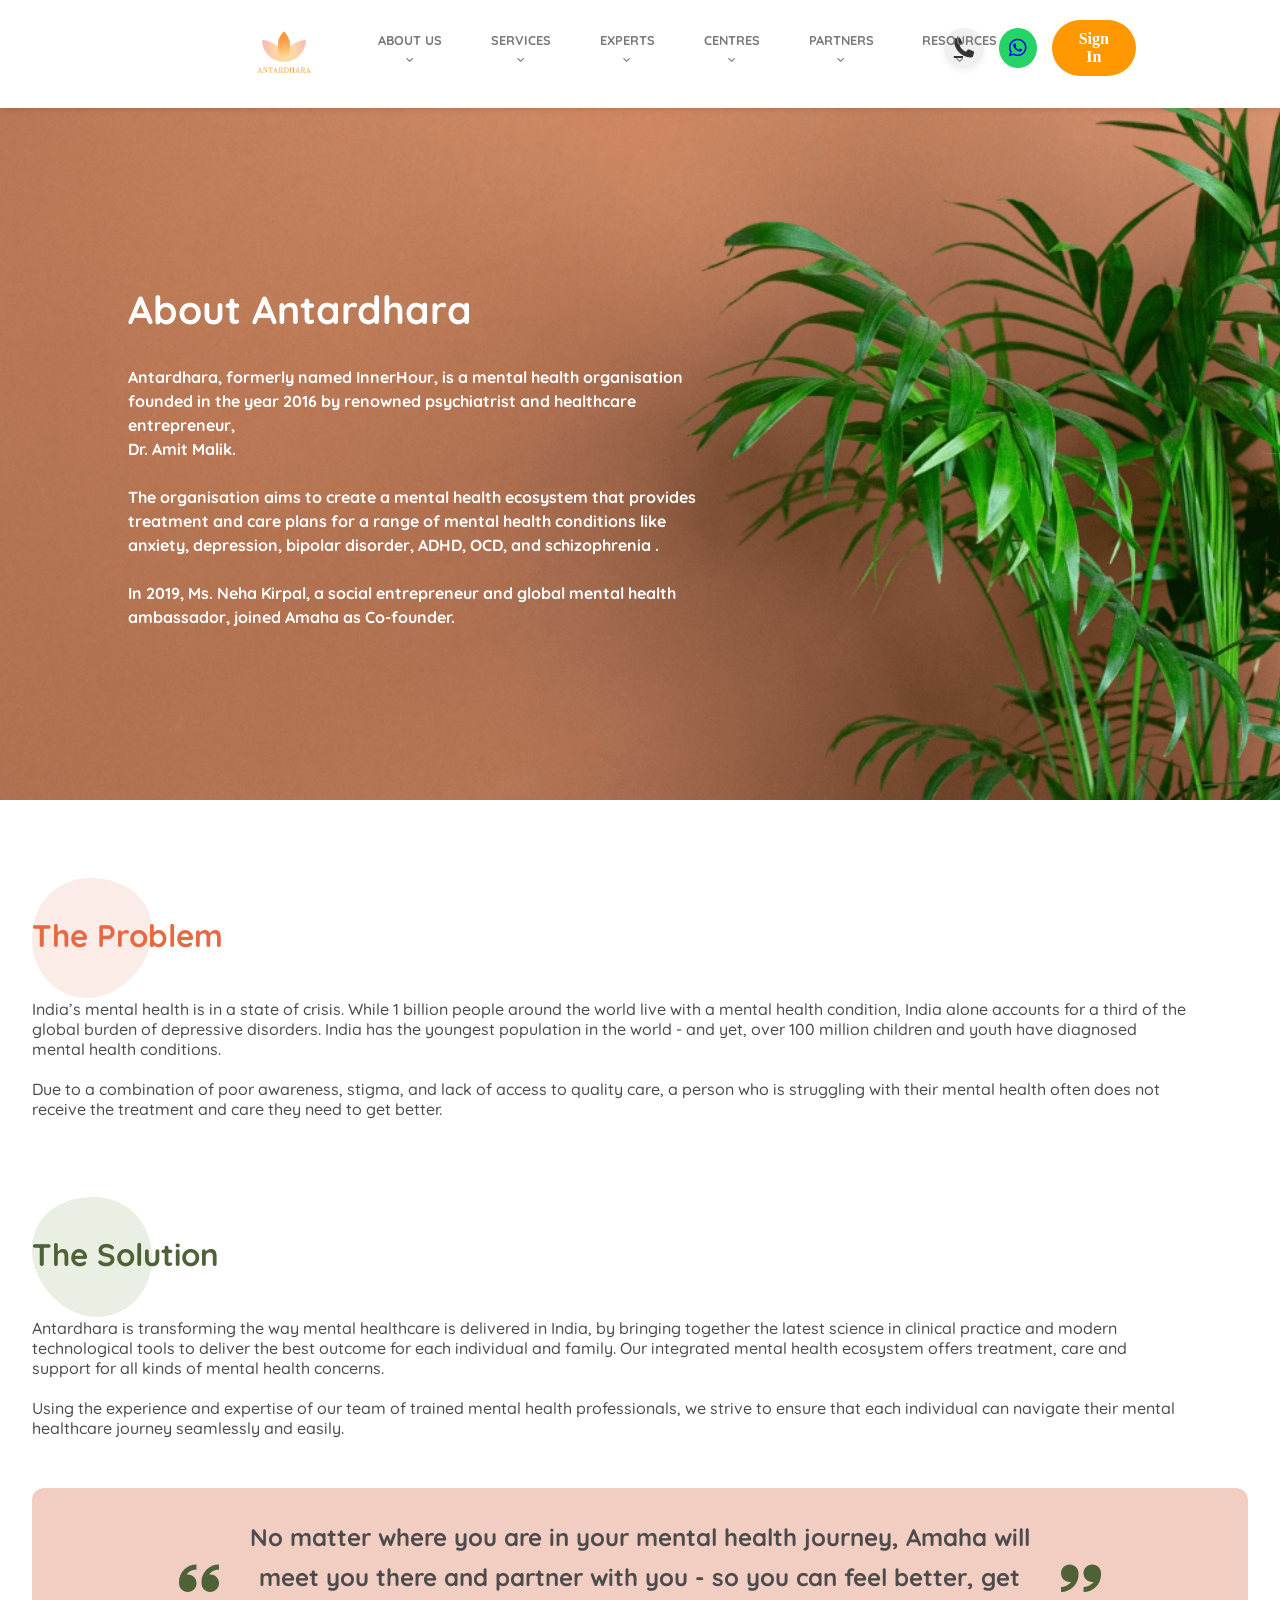
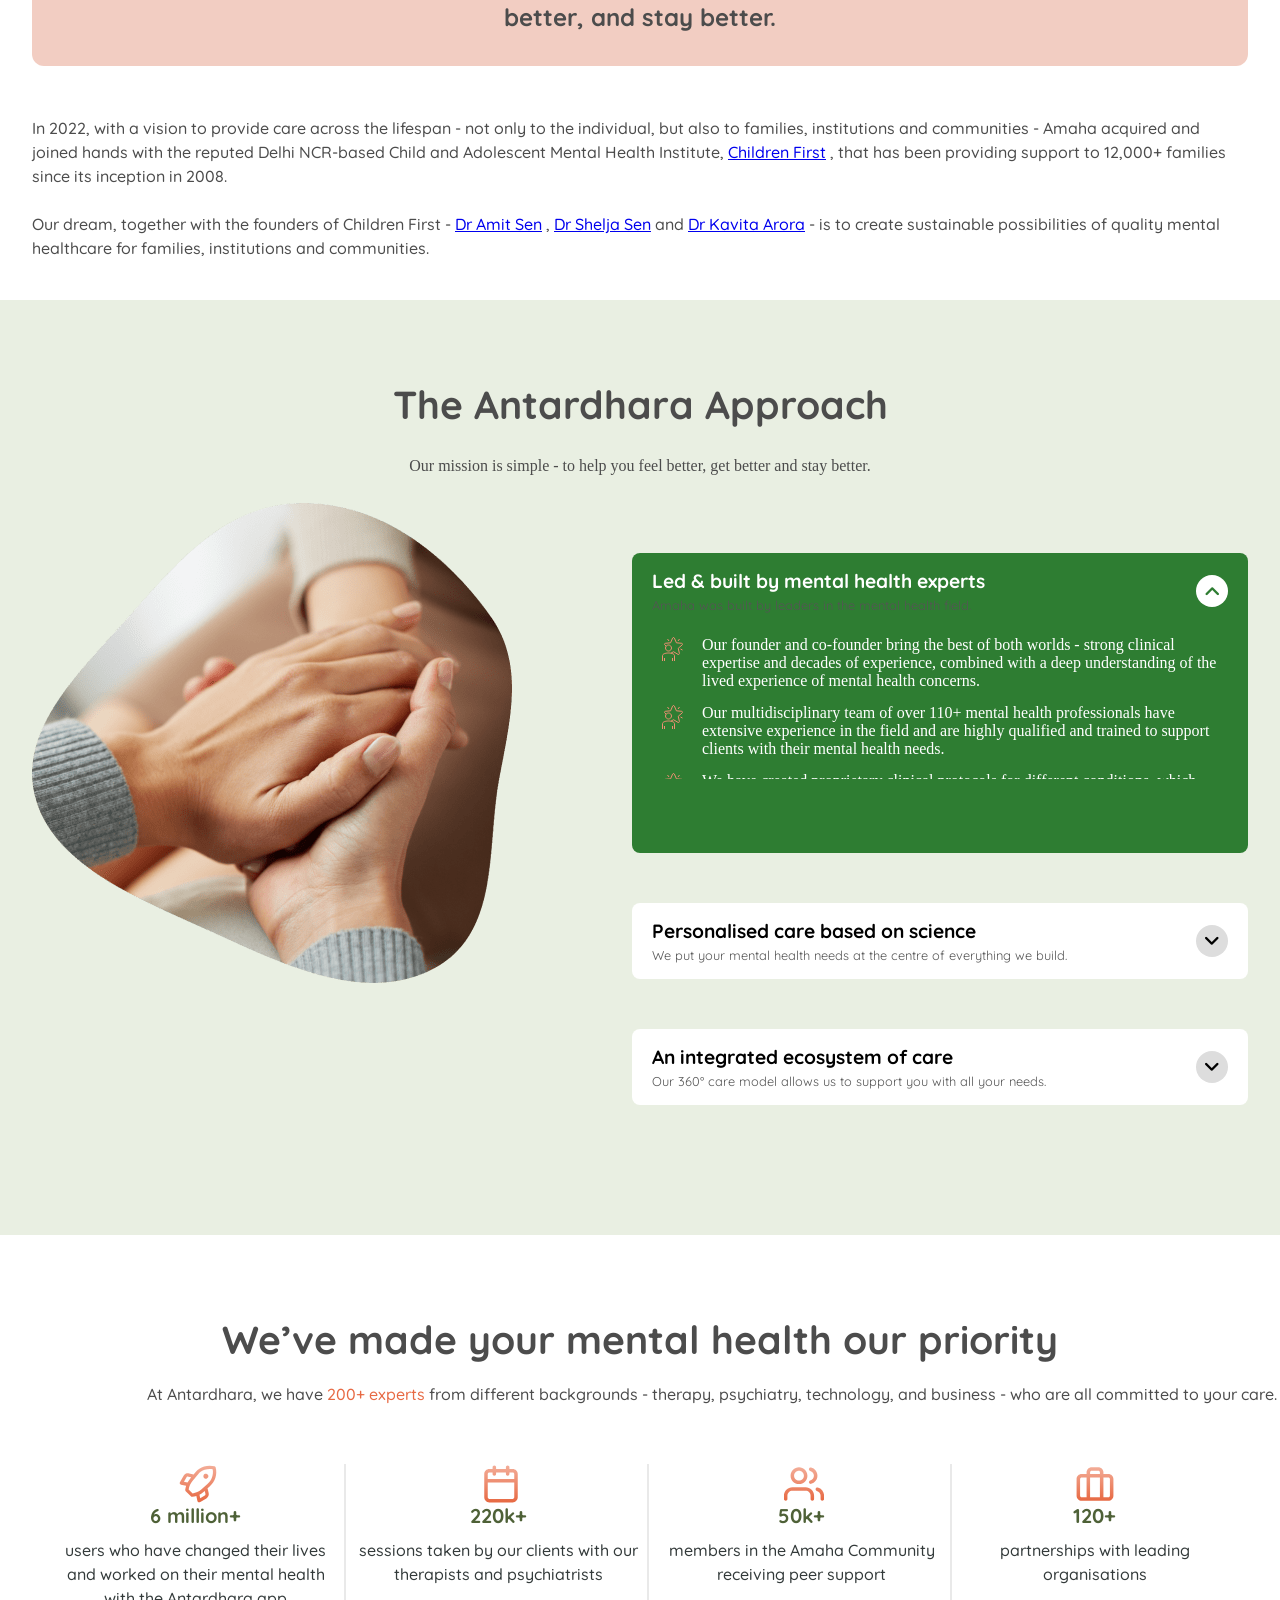
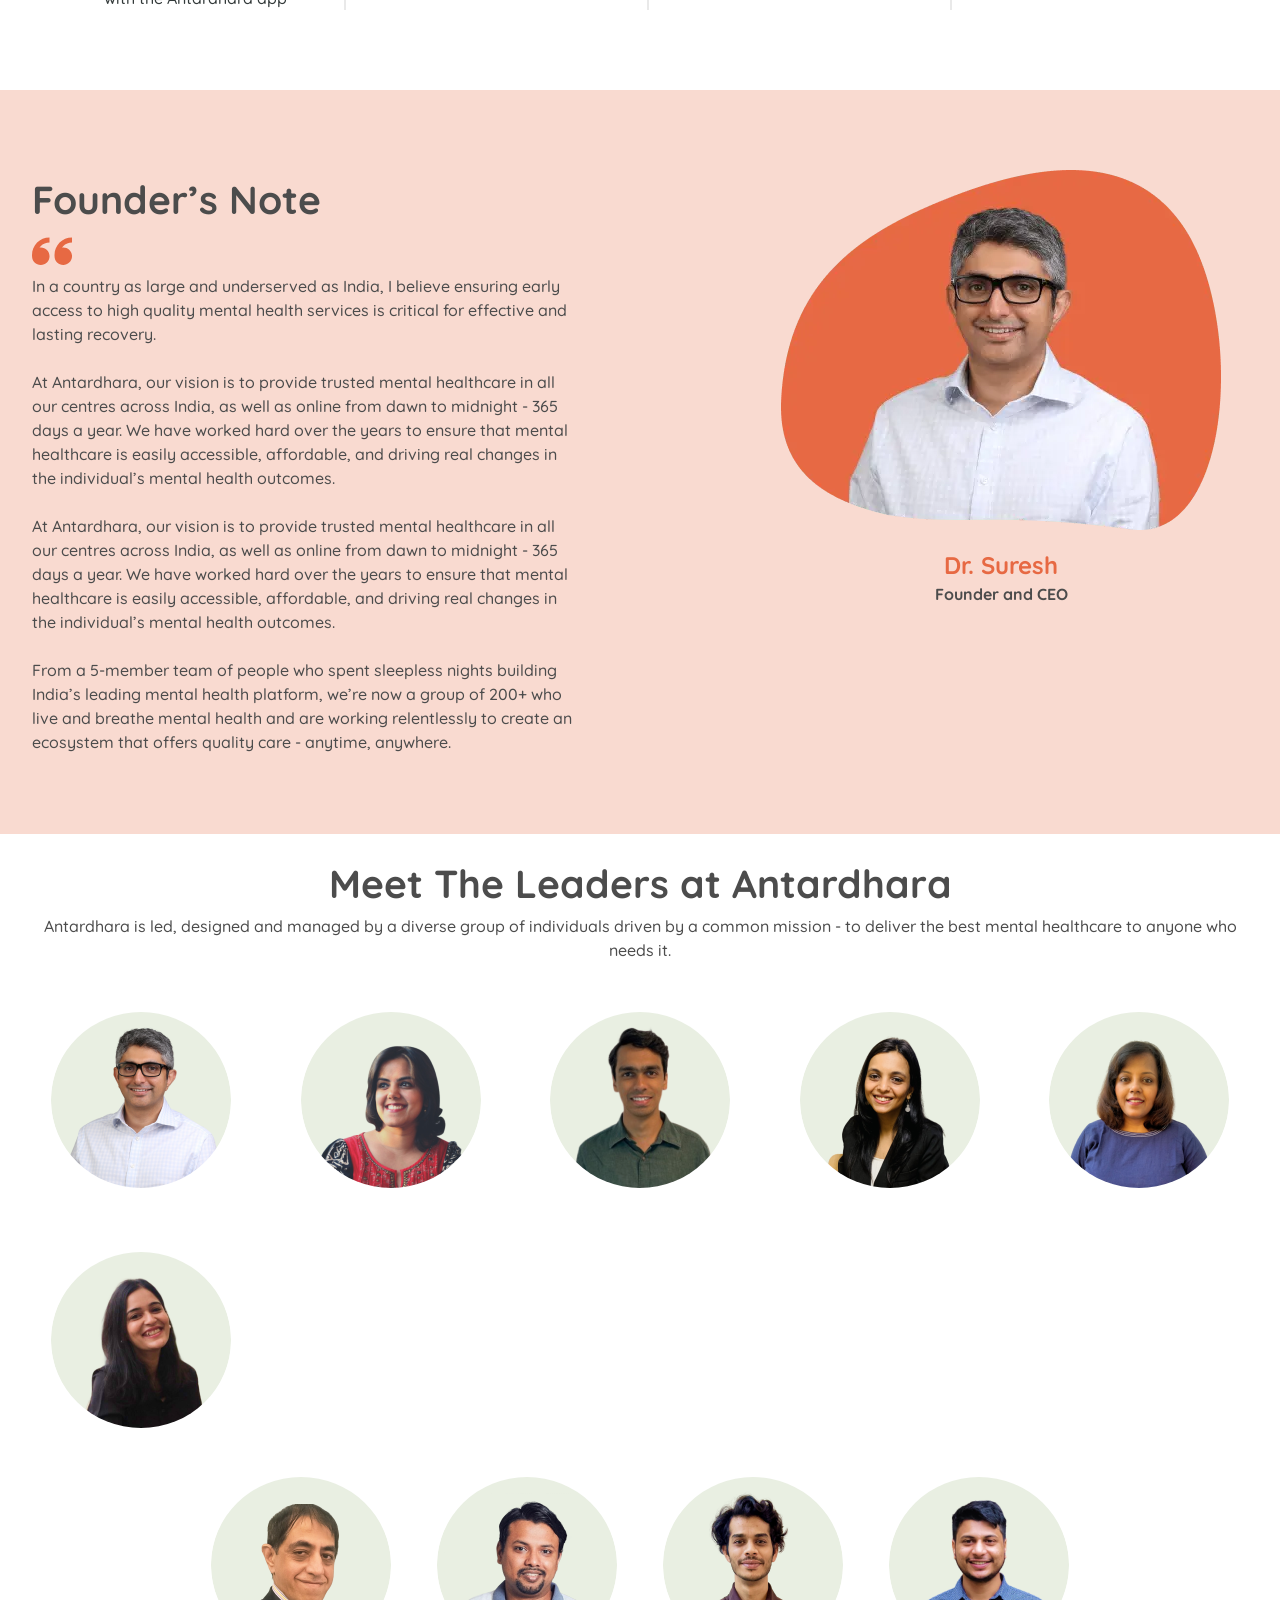
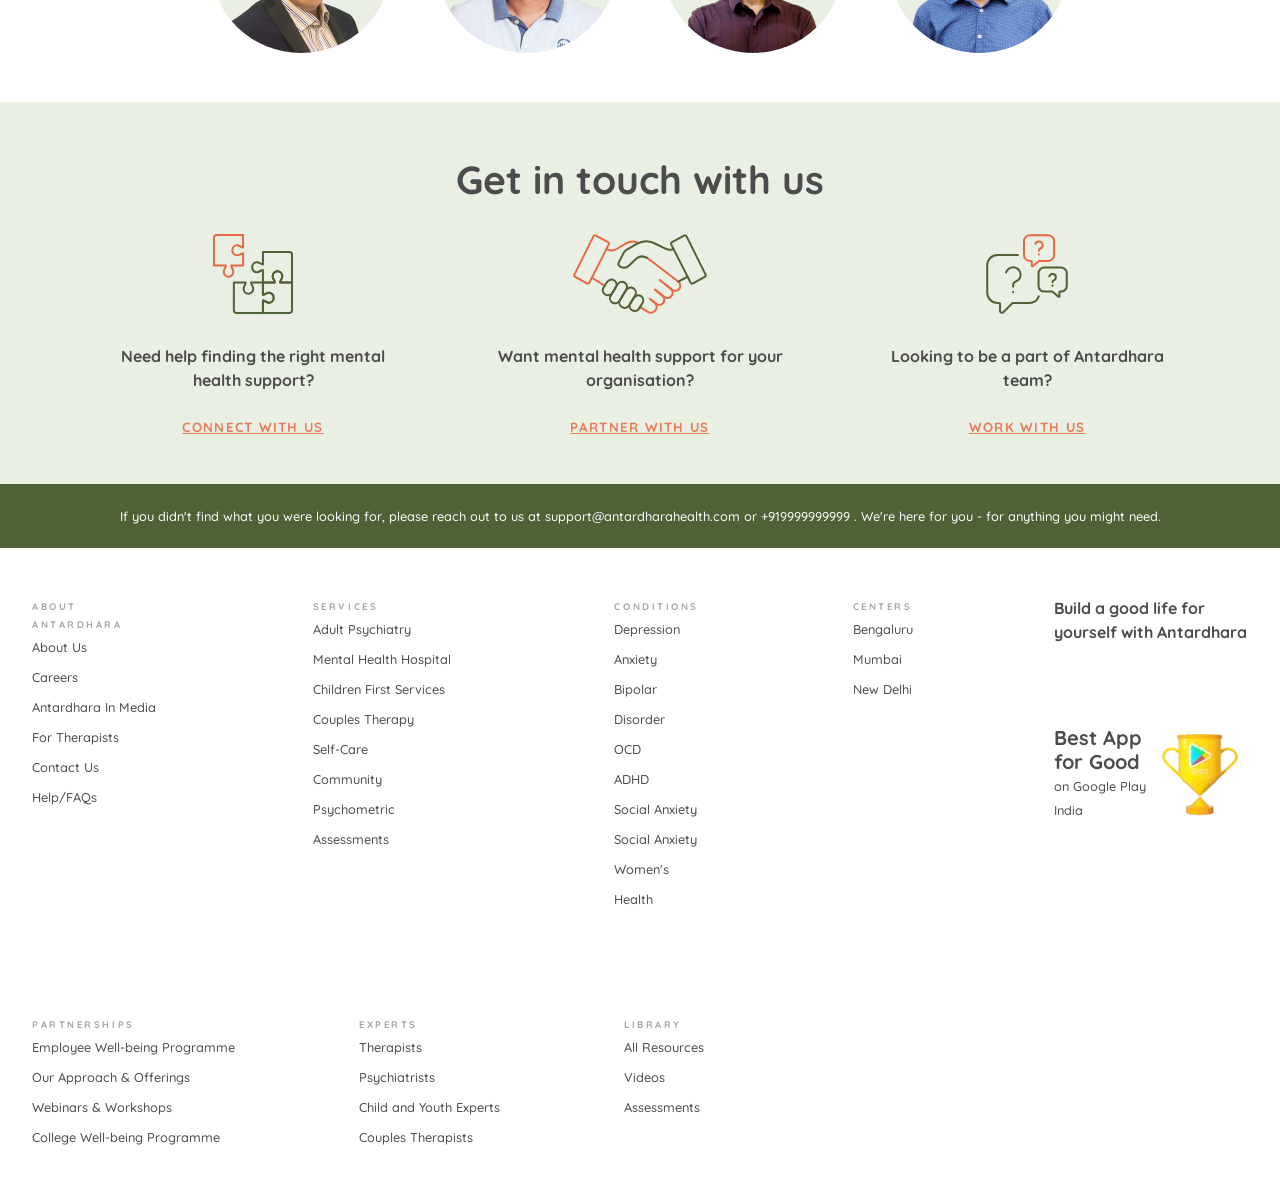
==== commit 1f9fa13a: "Third commit: your message here git in touch wit us" ====
--- a/Pages/AboutUs.html
+++ b/Pages/AboutUs.html
@@ -608,15 +608,34 @@
                 <div class="profile_names_container">
                     <h2 class="name_container">Dr. Amit Malik</h2>
                     <h6 class="des_container">Founder and CEO</h6>
-                    <div class="Social_media_Links">
-                        <a href="">
-                            <svg stroke="currentColor" fill="currentColor" stroke-width="0" viewBox="0 0 512 512" cursor="pointer" height="1.125rem" width="1.125rem" xmlns="http://www.w3.org/2000/svg"><path d="M444.17 32H70.28C49.85 32 32 46.7 32 66.89v374.72C32 461.91 49.85 480 70.28 480h373.78c20.54 0 35.94-18.21 35.94-38.39V66.89C480.12 46.7 464.6 32 444.17 32zm-273.3 373.43h-64.18V205.88h64.18zM141 175.54h-.46c-20.54 0-33.84-15.29-33.84-34.43 0-19.49 13.65-34.42 34.65-34.42s33.85 14.82 34.31 34.42c-.01 19.14-13.31 34.43-34.66 34.43zm264.43 229.89h-64.18V296.32c0-26.14-9.34-44-32.56-44-17.74 0-28.24 12-32.91 23.69-1.75 4.2-2.22 9.92-2.22 15.76v113.66h-64.18V205.88h64.18v27.77c9.34-13.3 23.93-32.44 57.88-32.44 42.13 0 74 27.77 74 87.64z"></path></svg>
-                        </a>
-                    </div>
                     <div class="hidden_note" style="display:none;">
-                        Dr. Amit Malik has over two decades of experience working in mental health globally...
-                        <br><br>
-                        He founded Amaha (formerly InnerHour) in 2016...
+                        <h5 class="ceo_note_details">
+                            Dr. Amit Malik has over two decades of experience working in mental health globally as a
+                            Psychiatrist and now as a Healthcare Entrepreneur. In 2016, he founded Amaha (formerly
+                            InnerHour), one of India’s largest mental health organisation delivering accessible high
+                            quality treatment, care and support in 15 languages, with an in-house team of over 110
+                            psychologists and psychiatrists.
+                            <br><br>
+                            He completed his undergraduate medical training in India and his postgraduate training and
+                            higher training in Psychiatry in Nottingham, UK, obtaining his Membership in The Royal
+                            College of Psychiatrists and his Certificate of Completion of Training in Psychiatry in the
+                            UK. In addition to a Master’s in Business Administration from London Business School, he
+                            holds a Diploma in Geriatric Medicine from The Royal College of Physicians (London).
+                            <br>
+                            <br>
+                            Dr Amit Malik has held numerous leadership roles including Clinical Director and Associate
+                            Medical Director within the NHS. He has been a trustee of The Royal College of Psychiatrists
+                            (UK) and a Board member of the European Board of Psychiatry. He has played a critical role
+                            in building out and managing multi-location mental health services, in his last role as the
+                            commercial director of an NHS mental health organisation with an operating budget of
+                            $200Mn+.
+                            <br>
+                            <br>
+                            Amit is also a globally published author. He has co-authored/co-edited 6 textbooks and has
+                            been routinely published in several international academic journals. Additionally, he has
+                            been on the editorial board of two international journals - International Psychiatry and the
+                            International Journal of Social Psychiatry.
+                        </h5>
                     </div>
                 </div>
             </div>
@@ -625,13 +644,63 @@
                 <div class="profile_names_container">
                     <h2 class="name_container">Neha Kirpal</h2>
                     <h6 class="des_container">Co-founder</h6>
+                    <div class="hidden_note" style="display:none;">
+                        <h5 class="ceo_note_details">
+                            For over a decade and a half, Neha has worked at the intersection of the creative and social
+                            sectors. Having founded India’s first international art fair, she ran it successfully for
+                            ten years before selling the business & moving her focus entirely to the marginalised sector
+                            of mental health. As a social entrepreneur, Neha brings tremendous experience in weaving
+                            impact networks with great passion and commitment; stemming from her own family’s mental
+                            health struggles for over three decades. <br><br>
+                            He completed his undergraduate medical training in India and his postgraduate training and
+                            higher training in Psychiatry in Nottingham, UK, obtaining his Membership in The Royal
+                            College of Psychiatrists and his Certificate of Completion of Training in Psychiatry in the
+                            UK. In addition to a Master’s in Business Administration from London Business School, he
+                            holds a Diploma in Geriatric Medicine from The Royal College of Physicians (London).
+                            <br>
+                            <br>
+                            In 2019, Neha joined Dr. Amit Malik as co-founder of Antardhara.
+                            <br>
+                            <br>
+                            A global mental health ambassador, Neha is a member of the general body of Sangath, an
+                            International NGO specialising in mental health research. She co-founded Librum, a mental
+                            health consulting venture with Dr Vikram Patel and Dr Shekhar Saxena to work with NGOs,
+                            governments & institutions on systems solutions for global mental health.
+                            <br>
+                            <br>
+                            An Aspen fellow (2018) and an Eisenhower fellow (2018), Neha is part of the World Economic
+                            Forum’s Young Global Leaders community (2015-2020). She received the NDTV Indian of the Year
+                            award (2018), Fortune Magazine’s 40 under 40 (2015), and the coveted Business Today’s
+                            India’s Most Powerful Women award for three consecutive years.
+                        </h5>
+                    </div>
                 </div>
             </div>
             <div class="meetleader_profile_container" onclick="openPopup(this)">
                 <img src="../Style/homeImagesCss/profile_leader3.png" alt="" class="profile_picture_images">
                 <div class="profile_names_container">
                     <h2 class="name_container">Nishit Jain</h2>
-                    <h6 class="des_container">VP of Operations</h6>
+                    <h6 class="des_container">Co-founder</h6>
+                    <div class="hidden_note" style="display:none;">
+                        <h5 class="ceo_note_details">
+                            Nishit wants to enable others. Across his career, he has combined analytical thinking,
+                            people-centricity and deep optimism to address societal challenges in education and
+                            healthcare.
+                            <br>
+                            <br>
+                            At Antardhara, he does a little bit of everything, including defining strategic priorities,
+                            setting up and leading teams, managing offline business verticals, and running bizops. In
+                            the past, he has helped setup education & leadership nonprofits, incubated a national EdTech
+                            product, and taught middle-schoolers as a Teach for India Fellow. He is always game for a
+                            good book or an adventure which takes him into nature.
+                            <br>
+                            <br>
+                            Nishit holds an MBA from The Wharton School, and a BTech in Mechanical Engineering from IIT
+                            Delhi.
+                            <br>
+                            <br>
+                        </h5>
+                    </div>
                 </div>
             </div>
             <div class="meetleader_profile_container" onclick="openPopup(this)">
@@ -639,6 +708,30 @@
                 <div class="profile_names_container">
                     <h2 class="name_container">Sweta Bothra</h2>
                     <h6 class="des_container">Director of Psychological Services</h6>
+                    <div class="hidden_note" style="display:none;">
+                        <h5 class="ceo_note_details">
+                            Sweta Bothra comes with an experience of 12+ years of working with individuals with various
+                            mental health difficulties and challenges.
+                            <br>
+                            <br>
+                            She pursued her M.A. Psychology from Fergusson College, Pune, where she ranked first,
+                            followed by securing merit in M. Phil in Clinical Psychology from Kasturba Medical College,
+                            Manipal University (2012). She specialises in cognitive and behavioural therapy and
+                            third-wave approaches for adults across different conditions.
+                            <br>
+                            <br>
+                            Before joining Amaha (InnerHour then) in 2016, Sweta worked as a clinical psychologist at
+                            Sahyadri Hospitals, Pune - where, along with her regular clinical cases, she was also
+                            responsible for running the monthly breast cancer support group. Upon moving to Mumbai, she
+                            dabbled with teaching at both master's and undergrad levels at premium institutes such as
+                            TISS and NMIMS, alongside delivering clinical services to her clients.
+                            <br>
+                            <br>
+                            At Amaha, she leads a team of 80+ dynamic therapists and uses her domain expertise to direct
+                            the organisation to build therapy-based tools and offerings, while maintaining clinical
+                            rigour.
+                        </h5>
+                    </div>
                 </div>
             </div>
             <div class="meetleader_profile_container" onclick="openPopup(this)">
@@ -646,6 +739,33 @@
                 <div class="profile_names_container">
                     <h2 class="name_container">Dr. Divya G Nallur</h2>
                     <h6 class="des_container">Clinical Director</h6>
+                    <div class="hidden_note" style="display:none;">
+                        <h5 class="ceo_note_details">
+                            Dr. Divya has over 18 years of clinical experience in mental health.
+                            <br>
+                            <br>
+                            She obtained her basic medical degree from Bangalore Medical College in 2000. After formal
+                            training in the UK, she worked there as a Consultant Psychiatrist for 6 years. She was in
+                            Wales as lead clinician with a mental health/substance misuse team for 5 years. Later she
+                            led the substance misuse team in Nottinghamshire for a year before returning to India. She
+                            was awarded the Fellowship of the Royal College of Psychiatrists a year ago.
+                            <br>
+                            <br>
+                            She was one of the founders of People Tree Maarga, a specialist mental health unit located
+                            in Bengaluru.
+                            <br>
+                            <br>
+                            She moved to Amaha as the Clinical Director and Senior Consultant Psychiatrist in March
+                            2022.
+                            <br>
+                            <br>
+                            She is an experienced psychiatrist with a demonstrated history of working in the mental
+                            health care industry. Her many skills include specialising in General adult psychiatry,
+                            Addictions, Adult ADHD, Cognitive Behavioral Therapy (CBT), Psychopharmacology, application
+                            of the MHCA 2017 in clinical practice, developing mental health services and teams, clinical
+                            governance and Medical services management.
+                        </h5>
+                    </div>
                 </div>
             </div>
             <div class="meetleader_profile_container" onclick="openPopup(this)">
@@ -653,6 +773,22 @@
                 <div class="profile_names_container">
                     <h2 class="name_container">Priyanshi Saksena</h2>
                     <h6 class="des_container">Head of Brand Marketing</h6>
+                    <div class="hidden_note" style="display:none;">
+                        <h5 class="ceo_note_details">
+                            Priyanshi Saksena is a seasoned marketing and brand leader with over 15 years of experience
+                            across healthcare, BFSI, automobiles, luxury, consumer goods, and wellness. She has worked
+                            with some of the world’s most respected advertising agencies, including Lowe Lintas, Leo
+                            Burnett, and Ogilvy, before moving into leadership roles where she has built and scaled
+                            brands from the ground up.
+                            <br>
+                            <br>
+                            Her career highlights include setting up the Marketing and PR function at AstaGuru, India’s
+                            leading auction house, driving brand growth at Medvarsity (Apollo Hospitals Group), and now
+                            heading brand, partnerships and outreach at Amaha.
+                            <br>
+                            <br>
+                        </h5>
+                    </div>
                 </div>
             </div>
         </div>
@@ -662,6 +798,19 @@
                 <div class="profile_names_container">
                     <h2 class="name_container">Jagdish Lulla</h2>
                     <h6 class="des_container">Senior VP of Finance</h6>
+                    <div class="hidden_note" style="display:none;">
+                        <h5 class="ceo_note_details">
+                            Jagdish is a Chartered Accountant and a Company Secretary. He has worked in the consumer and
+                            retail sector and has led the Finance, Supply Chain, Legal and IT Departments in his stints
+                            as a CFO in the Indian Subsidiaries of large French Companies and Global Brands like LVMH,
+                            Chanel and Celio. His functional expertise lies in developing Financial Strategies,
+                            establishing policies and robust financial control and reporting systems along with investor
+                            relations, taxation and corporate governance aimed at building resilient, future-ready
+                            businesses which attain financial success and stability. Outside of his professional
+                            pursuits, he loves traveling to new destinations, wildlife and spending time with his family
+                            including his 11 year old daughter.
+                        </h5>
+                    </div>
                 </div>
             </div>
             <div class="meetleader_profile_container" onclick="openPopup(this)">
@@ -669,66 +818,333 @@
                 <div class="profile_names_container">
                     <h2 class="name_container">Kannan Iyer</h2>
                     <h6 class="des_container">Senior VP of HR</h6>
+                    <div class="hidden_note" style="display:none;">
+                        <h5 class="ceo_note_details">
+                            Kannan Aiyer is a strategic, data-driven, and hands-on Business HR Partner with over 18
+                            years of experience in driving and scaling global teams. His focus is on creating
+                            high-impact people and organizational design strategies to enhance organizational health and
+                            directly support business objectives. Kannan has a proven track record in luxury
+                            hospitality, premium FMCG, and Healthcare, and leverages advanced business analytics to
+                            translate business objectives into impactful HR programs.
+                            <br>
+                            <br>
+                            At Amaha, he is a part of the leadership team that plans and implements business strategies
+                            to drive business growth. Leading at team of HR professionals, he delivers on business
+                            crucial deliverables in Talent Acquisition, Talent Development, Organization Culture and HR
+                            operations.He holds a Bachelor of Commerce from Mumbai University, an MBA in HR & Marketing
+                            from SMU, and has completed programs in Global Business Management from IIM - Calcutta,
+                            Business Analytics from IIT - Bombay, and AI Applications in People Management from Wharton.
+                            He is the author of an Amazon Best Selling Children's Book, "Malad Menace - A Rohan & Pixel
+                            Mystery," and serves as a pro-bono Board Member for Happy Feet Children's Home, a hospice
+                            home for critically ill children.
+                            <br>
+                            <br>
+                        </h5>
+                    </div>
                 </div>
             </div>
             <div class="meetleader_profile_container" onclick="openPopup(this)">
                 <img src="../Style/homeImagesCss/profile_leader9.png" alt="" class="profile_picture_images">
                 <div class="profile_names_container">
-                    <h2 class="name_container">Ankit Kumar</h2>
-                    <h6 class="des_container">Engineering Manager</h6>
+                    <h2 class="name_container">Hitendra Pratap</h2>
+                    <h6 class="des_container">AVP of Product</h6>
+                    <div class="hidden_note" style="display:none;">
+                        <h5 class="ceo_note_details">
+                            Hiten wants to leverage technology in the pursuit of assisting deeply human problems such as
+                            mental health and education.
+                            <br>
+                            <br>
+                            He joined the product team in 2021 and now leads the effort to create a digital ecosystem
+                            that could support Amaha in its quest to help a billion minds. He enjoys blending user
+                            research, data, design and strategic thinking to help build and improve the app, website and
+                            practice management software that support our clinicians and clients. A great conversation
+                            around user problems and brainstorming solutions is the ideal day.
+                            <br>
+                            <br>
+                            He has a Masters in Economics from IIT Kharagpur and enjoys exploratory conversations,
+                            strategy games and sports fandom.
+                        </h5>
+                    </div>
                 </div>
             </div>
             <div class="meetleader_profile_container" onclick="openPopup(this)">
                 <img src="../Style/homeImagesCss/profile_leader10.png" alt="" class="profile_picture_images">
                 <div class="profile_names_container">
-                    <h2 class="name_container">Hitendra Pratap</h2>
-                    <h6 class="des_container">AVP of Product</h6>
+                    <h2 class="name_container">Ankit Kumar</h2>
+                    <h6 class="des_container">Engineering Manager</h6>
+                    <div class="hidden_note" style="display:none;">
+                        <h5 class="ceo_note_details">
+                            Ankit Kumar is the Tech Lead at Amaha. He joined the company in June 2021. With over eight
+                            years of experience, Ankit has a demonstrated history of delivering innovative solutions and
+                            guiding cross-functional teams.
+                            <br>
+                            <br>
+                            At Amaha, he plays a key role in developing and executing the company's technology roadmap,
+                            ensuring the platform scales to support a million-user base. Ankit's expertise in
+                            architecting robust back-end systems and streamlining workflows is a driving force behind
+                            the platform's performance and continued growth. Before Amaha, he co-founded Clever Growth
+                            as CTO and served as a Senior Software Engineer at SpotDraft.
+                            <br>
+                            <br>
+
+                        </h5>
+                    </div>
                 </div>
             </div>
         </div>
     </div>
 
     <!-- Popup -->
-<div class="popup_overlay" id="profilePopup" onclick="outsideClick(event)">
-    <div class="popup_content">
-        <span class="close_btn" onclick="closePopup()">&times;</span>
-        <img id="popupImg" src="" alt="">
-        <h2 id="popupName"></h2>
-        <h6 id="popupDesignation"></h6>
-        <div class="ceo_detail">
-            <div id="popupNote"></div>
-        </div>
-    </div>
-</div>
-    
+    <div class="popup_overlay" id="profilePopup" onclick="outsideClick(event)">
+        <div class="popup_content">
+            <span class="close_btn" onclick="closePopup()">&times;</span>
+            <img id="popupImg" src="" alt="">
+            <h2 id="popupName"></h2>
+            <h6 id="popupDesignation"></h6>
+            <div class="ceo_detail">
+                <div id="popupNote"></div>
+            </div>
+        </div>
+    </div>
+
 
     <script>
         function openPopup(card) {
-    const imgSrc = card.querySelector("img").src;
-    const name = card.querySelector(".name_container").innerText;
-    const des = card.querySelector(".des_container").innerText;
-    const note = card.querySelector(".hidden_note").innerHTML;
-
-    document.getElementById("popupImg").src = imgSrc;
-    document.getElementById("popupName").innerText = name;
-    document.getElementById("popupDesignation").innerText = des;
-    document.getElementById("popupNote").innerHTML = note;
-
-    document.getElementById("profilePopup").style.display = "flex";
-}
-
-function closePopup() {
-    document.getElementById("profilePopup").style.display = "none";
-}
-
-function outsideClick(e) {
-    const popup = document.querySelector(".popup_content");
-    if (!popup.contains(e.target)) {
-        closePopup();
-    }
-}
+            const imgSrc = card.querySelector("img").src;
+            const name = card.querySelector(".name_container").innerText;
+            const des = card.querySelector(".des_container").innerText;
+            const note = card.querySelector(".hidden_note").innerHTML;
+
+            document.getElementById("popupImg").src = imgSrc;
+            document.getElementById("popupName").innerText = name;
+            document.getElementById("popupDesignation").innerText = des;
+            document.getElementById("popupNote").innerHTML = note;
+
+            document.getElementById("profilePopup").style.display = "flex";
+        }
+
+        function closePopup() {
+            document.getElementById("profilePopup").style.display = "none";
+        }
+
+        function outsideClick(e) {
+            const popup = document.querySelector(".popup_content");
+            if (!popup.contains(e.target)) {
+                closePopup();
+            }
+        }
 
     </script>
+    <div class="Git_in_touch_parent">
+        <div class="Git_in_touch_Children">
+            <h2 class="get_in_touch_title">Get in touch with us</h2>
+        </div>
+        <div class="div_connect_with_us_container">
+            <div class="connect_with_us_child_container">
+                <div class="connect_with_us_image_container">
+                    <img src="../Style/homeImagesCss/connect_with_us_logo.svg" alt="connect with us logo">
+                </div>
+                <div class="connect_with_us_note_container">
+                    <h4 class="note_detail">Need help finding the right mental health support?</h4>
+                </div>
+                <div class="connect_with_us_link_container">
+                    <button class="connect_link" href="#">Connect With Us</button>
+                </div>
+            </div>
+            <div class="parnter_connect_with_us_container">
+                <div class="partner_with_us_image_container">
+                    <img src="../Style/homeImagesCss/partner_with_us_logo.svg" alt="partner with us logo">
+                </div>
+                <div class="partner_with_us_note_container">
+                    <h4 class="partner_note_detail">Want mental health support for your organisation?</h4>
+                </div>
+                <div class="partner_with_us_link_container">
+                    <button class="partner_link" href="#">Partner With Us</button>
+                </div>
+            </div>
+            <div class="work_with_us_container">
+                <div class="work_with_us_image_container">
+                    <img src="../Style/homeImagesCss/work_with_us_logo.svg" alt="work with us logo">
+                </div>
+                <div class="work_with_us_note_container">
+                    <h4 class="work__detail">Looking to be a part of Antardhara
+                        <br>team?
+                    </h4>
+                </div>
+                <div class="work_with_us_link_container">
+                    <button class="work_link" href="#">Work With Us</button>
+                </div>
+            </div>
+        </div>
+    </div>
+    <div class="Reach_out_parent_container">
+        <div class="Reach_out_child_container">
+            <span class="Please_reach_out">If you didn't find what you were looking for, please reach out to us at
+                <a href="#" class="support_mail">support@antardharahealth.com</a>
+                or
+                <a href="#" class="mobile_details">+919999999999</a>
+                . We're here for you - for anything you might need.
+            </span>
+        </div>
+    </div>
+    <div class="about_services_all_details_p_container">
+        <div class="about_services_center_container_child">
+            <div class="about_center_sub_container">
+                <div class="About_us_antardhara_container">
+                    <span class="About_Antardhara_Title">About Antardhara</span>
+                    <div class="About_us_link_name" href="#">
+                        <span class="AboutUs">About Us</span>
+                    </div>
+                    <div class="Careers_link_name" href="#">
+                        <span class="Carrers">Careers</span>
+                    </div>
+                    <div class="Antardhara_media_link_name" href="#">
+                        <span class="Antardhara_media">Antardhara In Media</span>
+                    </div>
+                    <div class="For_Therapist_link_name" href="#">
+                        <span class="For_Therapist">For Therapists</span>
+                    </div>
+                    <div class="ContactUs_link_name" href="#">
+                        <span class="ContactUs">Contact Us</span>
+                    </div>
+                    <div class="Help/FAQs_name" href="#">
+                        <span class="Help/FAQs">Help/FAQs</span>
+                    </div>
+                </div>
+                <div class="services_antardhara_container">
+                    <span class="Services_Antardhara_Title">Services</span>
+
+                    <div class="Adult_Psychiatry_name" href="#">
+                        <span class="Adult_Psychiatry">Adult Psychiatry</span>
+                    </div>
+                    <div class="Mental_Health_Hospital_name" href="#">
+                        <span class="Mental_Health_Hospital">Mental Health Hospital</span>
+                    </div>
+                    <div class="Children_First_Services_name" href="#">
+                        <span class="Children_First_Services">Children First Services</span>
+                    </div>
+                    <div class="Couples_Therapy_name" href="#">
+                        <span class="Couples_Therapy">Couples Therapy</span>
+                    </div>
+                    <div class="Self-Care_name" href="#">
+                        <span class="Self-Care">Self-Care</span>
+                    </div>
+                    <div class="Community_name" href="#">
+                        <span class="Community">Community</span>
+                    </div>
+                    <div class="Psychometric_Assessments_name" href="#">
+                        <span class="Psychometric_Assessments">Psychometric Assessments</span>
+                    </div>
+                </div>
+                <div class="conditions_antardhara_container">
+                    <span class="Conditions_Antardhara_Title">Conditions</span>
+                    <div class="Depression_name" href="#">
+                        <span class="Depression">Depression</span>
+                    </div>
+                    <div class="Anxiety_name" href="#">
+                        <span class="Anxiety">Anxiety</span>
+                    </div>
+                    <div class="Bipolar_Disorder_name" href="#">
+                        <span class="Bipolar_Disorder">Bipolar Disorder</span>
+                    </div>
+                    <div class="OCD_name" href="#">
+                        <span class="OCD">OCD</span>
+                    </div>
+                    <div class="ADHD_name" href="#">
+                        <span class="ADHD">ADHD</span>
+                    </div>
+                    <div class="Social_Anxiety_name" href="#">
+                        <span class="Social_Anxiety">Social Anxiety</span>
+                    </div>
+                    <div class="Social_Anxiety_name" href="#">
+                        <span class="Social_Anxiety">Social Anxiety</span>
+                    </div>
+                    <div class="Women's_Health_name" href="#">
+                        <span class="Women's_Health">Women's Health</span>
+                    </div>
+                </div>
+                <div class="center_antardhara_container">
+                    <span class="Centers_Antardhara_Title">Centers</span>
+                    <div class="Bengaluru_name" href="#">
+                        <span class="Bengaluru">Bengaluru</span>
+                    </div>
+                    <div class="Mumbai_name" href="#">
+                        <span class="Mumbai">Mumbai</span>
+                    </div>
+                    <div class="New_Delhi_name" href="#">
+                        <span class="New_Delhi">New Delhi</span>
+                    </div>
+                </div>
+                <div class="best_app_antardhara_container">
+                    <span class="About_Antardhara_Title">Build a good life for yourself with Antardhara</span>
+                    <div class="Best_app_p_container">
+                        <div class="best_app_good" href="#">
+                            <span class="Best_app">Best App
+                                <br>
+                                for Good
+                            </span>
+                            <span class="google_play_note">on Google Play India</span>
+                        </div>
+                        <div class="google_play_cup_logo">
+                            <img class="cup_logo" src="../Style/homeImagesCss/best_app_for_good_logo.webp" alt="">
+                        </div>
+                    </div>
+                </div>
+            </div>
+        </div>
+        <div class="partnership_experts_center_container_child">
+            <div class="partnership_experts_center_container_sub_child">
+                <div class="partnership_center_sub_container">
+                    <div class="Partnerships_antardhara_container">
+                        <span class="Partnerships_Antardhara_Title">Partnerships</span>
+                        <div class="Employee_Well_being_Programme_name" href="#">
+                            <span class="Employee_Well_being_Programme">Employee Well-being Programme</span>
+                        </div>
+                        <div class="Our_Approach_name" href="#">
+                            <span class="Our_Approach">Our Approach & Offerings</span>
+                        </div>
+                        <div class="Webinars_Workshops_name" href="#">
+                            <span class="Webinars_Workshops">Webinars & Workshops</span>
+                        </div>
+                        <div class="Programme_name" href="#">
+                            <span class="Programme">College Well-being Programme</span>
+                        </div>
+                    </div>
+                </div>
+                <div class="Experts_antardhara_container">
+                    <span class="EXPERTS_Title">EXPERTS</span>
+                    <div class="Therapistss_name" href="#">
+                        <span class="Therapistss">Therapists</span>
+                    </div>
+                    <div class="Psychiatrists_name" href="#">
+                        <span class="Psychiatrists">Psychiatrists</span>
+                    </div>
+                    <div class="Youth_Experts_name" href="#">
+                        <span class="Youth_Experts">Child and Youth Experts</span>
+                    </div>
+                    <div class="Couples_Therapists_name" href="#">
+                        <span class="Couples_Therapists">Couples Therapists</span>
+                    </div>
+                </div>
+                <div class="Library_antardhara_container">
+                    <span class="LIBRARY_Title">LIBRARY</span>
+                    <div class="All_Resources_name" href="#">
+                        <span class="All_Resources">All Resources</span>
+                    </div>
+                    <div class="Videos_name" href="#">
+                        <span class="Videos">Videos</span>
+                    </div>
+                    <div class="Assessments_name" href="#">
+                        <span class="Assessments">Assessments</span>
+                    </div>
+                </div>
+                <div class="App_link_logo_antardhara_container">
+
+                </div>
+            </div>
+        </div>
+    </div>
+    </div>
 </body>
 
 </html>
--- a/Style/home css/AboutUs.css
+++ b/Style/home css/AboutUs.css
@@ -707,7 +707,7 @@
 .Antardhara_Health_Priority_Title .Antardhara_health_priority_detail span {
   color: rgb(231, 105, 67);
   font-family: Quicksand, sans-serif;
-  
+
 }
 
 .Users_followers_p_container {
@@ -797,11 +797,11 @@
   width: 95%;
   max-width: 80rem;
   margin: auto;
-  display: flex; 
-  gap: 199px; 
-}
-
-.Founder_note_Title_details .Founder_title_container{
+  display: flex;
+  gap: 199px;
+}
+
+.Founder_note_Title_details .Founder_title_container {
   font-size: 2.44rem;
   line-height: 60px;
   font-weight: 700;
@@ -809,12 +809,12 @@
   text-align: left;
   margin: 0px;
   padding: 0px;
-  font-family: Quicksand,sans-serif;
-}
-
-.Founder_note_Title_details .note_details_of_founder{
+  font-family: Quicksand, sans-serif;
+}
+
+.Founder_note_Title_details .note_details_of_founder {
   font-size: 1rem;
-  font-family: Quicksand,sans-serif;
+  font-family: Quicksand, sans-serif;
   line-height: 24px;
   font-weight: 500;
   color: rgb(76, 76, 76);
@@ -825,7 +825,7 @@
 
 }
 
-.Founder_name_container .Founder_name{
+.Founder_name_container .Founder_name {
   display: flex;
   flex-flow: column;
   justify-content: center;
@@ -834,16 +834,16 @@
   gap: 5px;
   margin-top: 19px;
   color: #e76943;
-  font-family: Quicksand,sans-serif;
-}
-
-.Founder_name_container .Founder_des{
+  font-family: Quicksand, sans-serif;
+}
+
+.Founder_name_container .Founder_des {
   display: flex;
   flex-flow: column;
   justify-content: center;
   text-align: center;
   color: rgb(76, 76, 76);
-  font-family: Quicksand,sans-serif;
+  font-family: Quicksand, sans-serif;
   margin: 0px;
   padding: 0px;
   line-height: 32px;
@@ -870,11 +870,11 @@
   text-align: center;
   margin: 0px;
   padding: 0px;
-  font-family: Quicksand,sans-serif;
+  font-family: Quicksand, sans-serif;
 }
 
 .meet_leader_detail {
- font-size: 1rem;
+  font-size: 1rem;
   line-height: 24px;
   opacity: 1;
   font-weight: 500;
@@ -882,23 +882,29 @@
   text-align: center;
   margin: 0px;
   padding: 0px;
-  font-family: Quicksand,sans-serif;
+  font-family: Quicksand, sans-serif;
 }
 
 /* Profile grid */
 .Meet_leader_pic1_container {
   width: 95%;
-  max-width: 80rem;       /* same max width as your Founder container */
-  margin: auto;
-  display: flex;
-  flex-wrap: wrap;         /* allows profiles to wrap on smaller screens */
-  justify-content: space-between; /* spreads items across the container */
-  gap: 40px;               /* space between profiles */
-  padding: 20px 0;         /* optional top/bottom padding */
+  max-width: 80rem;
+  /* same max width as your Founder container */
+  margin: auto;
+  display: flex;
+  flex-wrap: wrap;
+  /* allows profiles to wrap on smaller screens */
+  justify-content: space-between;
+  /* spreads items across the container */
+  gap: 40px;
+  /* space between profiles */
+  padding: 20px 0;
+  /* optional top/bottom padding */
 }
 
 .meetleader_profile_container {
-  flex: 0 1 180px;         /* min width for each profile, can shrink if needed */
+  flex: 0 1 180px;
+  /* min width for each profile, can shrink if needed */
 }
 
 
@@ -922,7 +928,7 @@
   position: absolute;
   bottom: 0;
   width: 100%;
-  background: rgba(0,0,0,0.8);
+  background: rgba(0, 0, 0, 0.8);
   text-align: center;
   padding: 10px;
   opacity: 0;
@@ -938,8 +944,8 @@
   font-weight: 700;
   color: rgb(255, 255, 255);
   text-align: center;
-  font-family: Quicksand,sans-serif;
-  
+  font-family: Quicksand, sans-serif;
+
 }
 
 .meetleader_profile_container:hover .profile_names_container {
@@ -950,9 +956,11 @@
 .popup_overlay {
   display: none;
   position: fixed;
-  top: 0; left: 0;
-  width: 100%; height: 100%;
-  background: rgba(0,0,0,0.6);
+  top: 0;
+  left: 0;
+  width: 100%;
+  height: 100%;
+  background: rgba(0, 0, 0, 0.6);
   justify-content: center;
   align-items: center;
   z-index: 1000;
@@ -985,8 +993,9 @@
   line-height: 2.5rem;
   font-weight: 700;
   color: rgb(25, 63, 42);
-  font-family: Quicksand,sans-serif;
-}
+  font-family: Quicksand, sans-serif;
+}
+
 .popup_content h6 {
   color: rgb(76, 76, 76);
   font-size: 1rem;
@@ -1031,7 +1040,7 @@
 
 /* Profile grid */
 .Meet_leader_pic2_container {
- width: 95%;
+  width: 95%;
   max-width: 80rem;
   margin: auto;
   display: flex;
@@ -1041,7 +1050,7 @@
   padding: 5px 0;
 }
 
-.ceo_detail{
+.ceo_detail {
   flex: 1 1 0%;
   height: 10rem;
   flex-direction: column;
@@ -1053,7 +1062,7 @@
 
 }
 
-.ceo_detail_note{
+.ceo_detail_note {
   line-height: 1.5rem;
   font-size: 0.875rem;
   text-align: center;
@@ -1062,4 +1071,258 @@
   font-family: "Quicksand";
 }
 
-
+.popupSocialMedia {
+  text-decoration: none;
+  margin-bottom: 17px;
+}
+
+.ceo_note_details {
+  font-size: 0.875rem;
+  line-height: 1.5rem;
+  font-family: "Quicksand";
+  font-weight: 500;
+  color: rgb(76, 76, 76);
+}
+
+/*Antardhara Get in Touch section */
+
+.Git_in_touch_parent {
+  background-color: #e9efe2;
+  padding: 3rem 0px;
+
+
+}
+
+.Git_in_touch_Children {
+  width: 95%;
+  max-width: 80rem;
+  margin: auto;
+
+}
+
+.Git_in_touch_Children h2{
+  font-size: 2.44rem;
+  line-height: 60px;
+  opacity: 1;
+  font-weight: 700;
+  color: rgb(76, 76, 76);
+  text-align: center;
+  font-family: Quicksand,sans-serif;
+}
+
+.div_connect_with_us_container{
+  display: flex;
+  width: 95%;
+  max-width: 80rem;
+  margin: auto;
+  text-align: center;
+  justify-content: center;
+  margin-top: 24px;
+  gap: 98px;
+}
+
+.connect_with_us_child_container,
+.parnter_connect_with_us_container,
+.work_with_us_container{
+  display: flex;
+  flex-flow: column;
+  gap: 26px;
+  width: 289px;
+}
+
+.connect_with_us_note_container,
+.partner_with_us_note_container,
+.work_with_us_note_container h4{
+  font-size: 1rem;
+  line-height: 24px;
+  font-weight: 700;
+  color: rgb(76, 76, 76);
+  text-align: center;
+  font-family: Quicksand,sans-serif;
+}
+
+.connect_link,
+.partner_link,
+.work_link {
+ color: rgb(234, 124, 91);
+  text-transform: uppercase;
+  letter-spacing: 0.08rem;
+  font-family: Quicksand,sans-serif;
+  font-weight: 700;
+  border: transparent;
+  background: transparent;
+  text-decoration: underline;
+}
+
+/*Antardhara Get in Touch sub section */
+
+.Reach_out_parent_container {
+  background-color: rgb(78, 97, 55);
+  padding: 1.5rem 0px;
+
+
+}
+
+.Reach_out_child_container  {
+  width: 95%;
+  max-width: 80rem;
+  margin: auto;
+  font-family: "Quicksand";
+  color: rgb(255, 255, 255);
+  text-align: center;
+  font-size: 0.8rem;
+  font-weight: 500;
+  text-decoration: none;
+
+}
+
+.Reach_out_child_container a {
+  width: 95%;
+  max-width: 80rem;
+  margin: auto;
+  font-family: "Quicksand";
+  color: rgb(255, 255, 255);
+  text-align: center;
+  font-size: 0.8rem;
+  font-weight: 500;
+  text-decoration: none;
+
+}
+
+/*Antardhara services about us bottom section */
+
+.about_services_all_details_p_container {
+  background: rgb(255, 255, 255);
+  padding: 3rem 0px;
+
+
+}
+
+.about_services_center_container_child {
+  width: 95%;
+  max-width: 80rem;
+  margin: auto;
+
+}
+
+.about_center_sub_container{
+  display: flex;
+  gap: 141px;
+}
+
+
+.About_us_antardhara_container > span,
+.services_antardhara_container > span,
+.conditions_antardhara_container > span,
+.center_antardhara_container > span {
+  font-size: 0.6rem;
+  font-family: Quicksand, sans-serif;
+  letter-spacing: 0.16rem;
+  font-weight: 700;
+  color: rgb(165, 165, 165);
+  text-transform: uppercase;
+  line-height: 16px;
+}
+
+.About_us_antardhara_container > div > span,
+.services_antardhara_container > div > span,
+.conditions_antardhara_container > div > span,
+.center_antardhara_container > div > span {
+font-size: 0.8rem;
+line-height: 30px;
+font-weight: 500;
+color: rgb(76, 76, 76);
+text-align: left;
+margin: 0px;
+padding: 0px;
+font-family: Quicksand,sans-serif;
+}
+
+.best_app_antardhara_container .About_Antardhara_Title{
+  width: 202px;
+  font-family: "Quicksand";
+  color: rgb(76, 76, 76);
+  font-size: 1rem;
+  font-weight: 700;
+  line-height: 1.5rem;
+  text-align: center;
+  margin: 0px;
+  padding: 0px;
+}
+
+.best_app_good .Best_app{
+  font-family: "Quicksand";
+  opacity: 1;
+  color: rgb(76, 76, 76);
+  text-align: right;
+  font-weight: 700;
+  line-height: 1.5rem;
+  word-break: inherit;
+  font-size: 1.25rem;
+}
+
+  
+.best_app_good .google_play_note{
+  font-family: "Quicksand";
+  opacity: 1;
+  color: rgb(76, 76, 76);
+  text-align: right;
+  font-size: 0.8rem;
+  font-weight: 500;
+  line-height: 1.5rem;
+  width: 125px;
+}
+
+.best_app_antardhara_container{
+    width: 196px;
+}
+
+.Best_app_p_container{
+  display: flex;
+  justify-content: center;
+  margin-top: 82px;
+
+  
+}
+
+.partnership_experts_center_container_child {
+  width: 95%;
+  max-width: 80rem;
+  margin: auto;
+
+}
+
+.partnership_experts_center_container_sub_child{
+  display: flex;
+  margin-top: 100px;
+  gap: 0.6rem 124px;
+  
+}
+
+.Partnerships_antardhara_container > span,
+.Experts_antardhara_container > span,
+.Library_antardhara_container > span {
+  font-size: 0.6rem;
+  font-family: Quicksand, sans-serif;
+  letter-spacing: 0.16rem;
+  font-weight: 700;
+  color: rgb(165, 165, 165);
+  text-transform: uppercase;
+  line-height: 16px;
+}
+
+.Partnerships_antardhara_container > div > span,
+.Experts_antardhara_container > div > span,
+.Library_antardhara_container > div > span{
+font-size: 0.8rem;
+line-height: 30px;
+font-weight: 500;
+color: rgb(76, 76, 76);
+text-align: left;
+margin: 0px;
+padding: 0px;
+font-family: Quicksand,sans-serif;
+}
+
+
+  
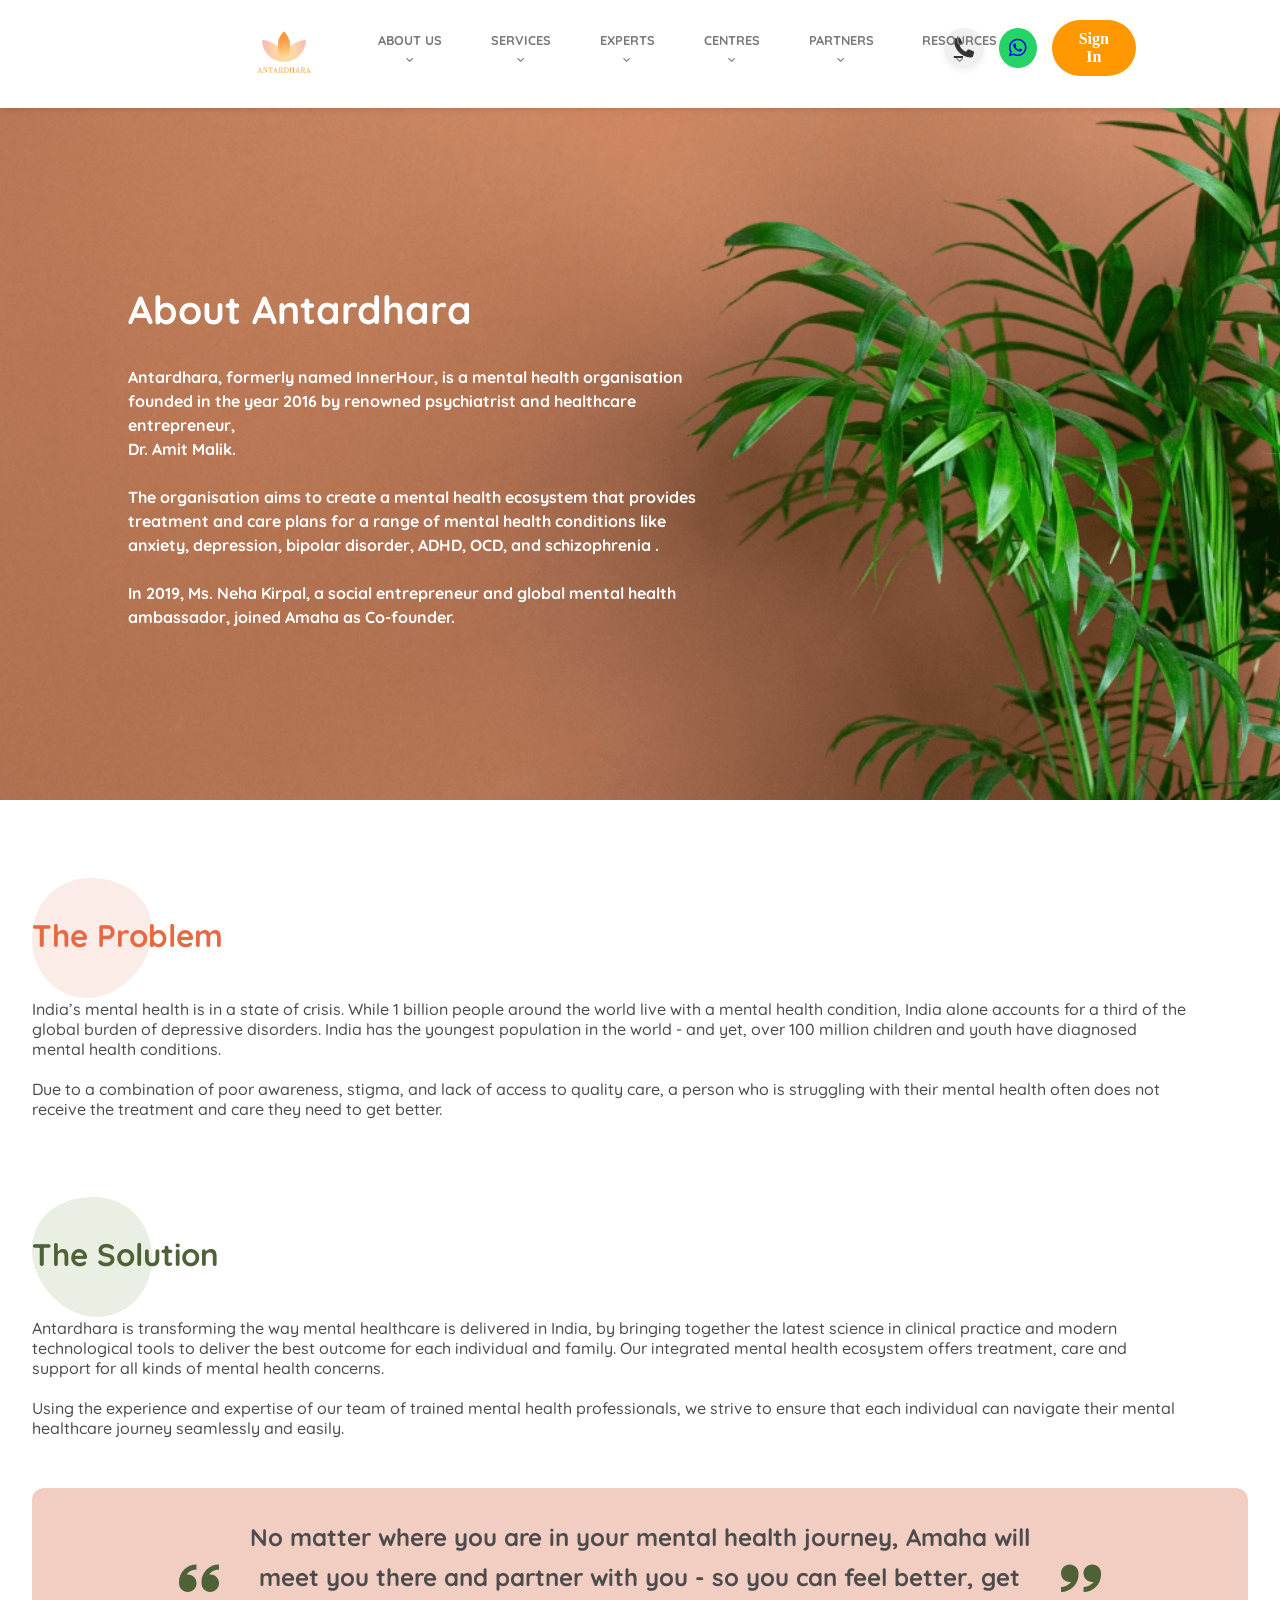
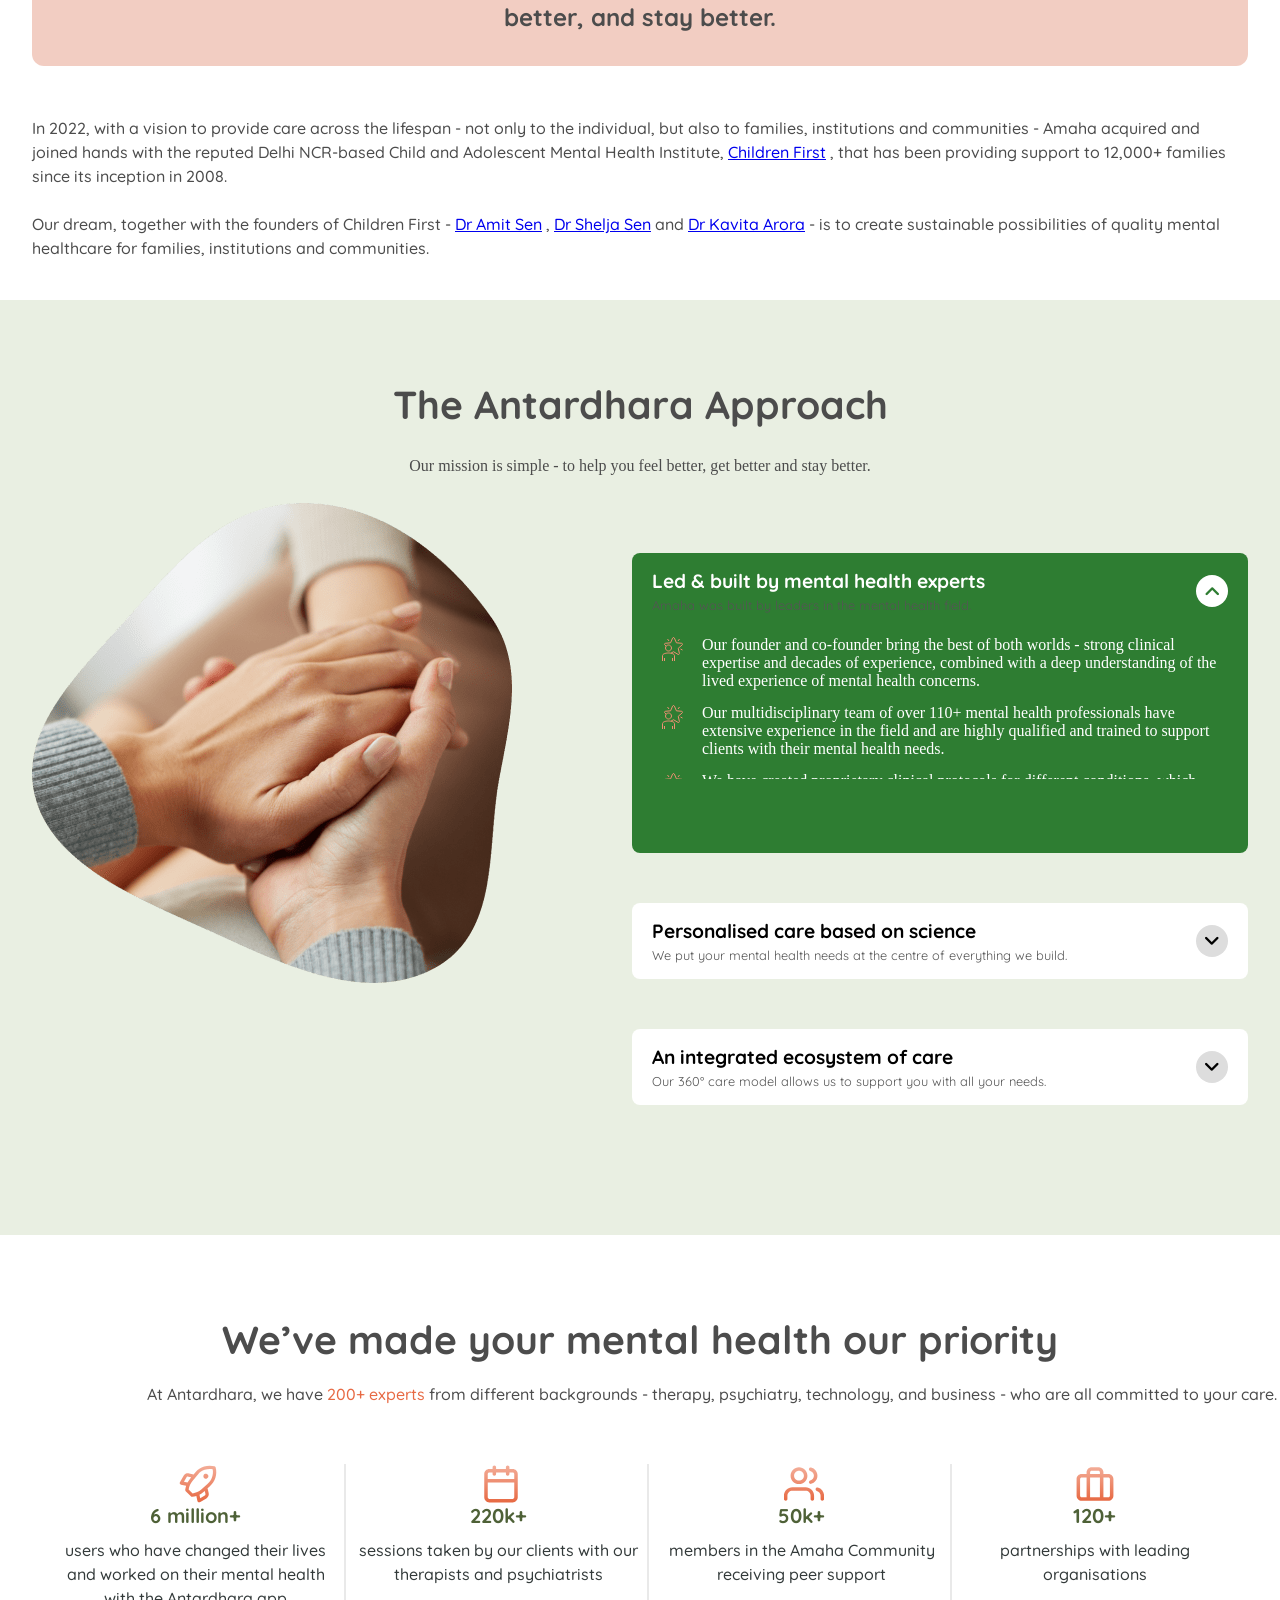
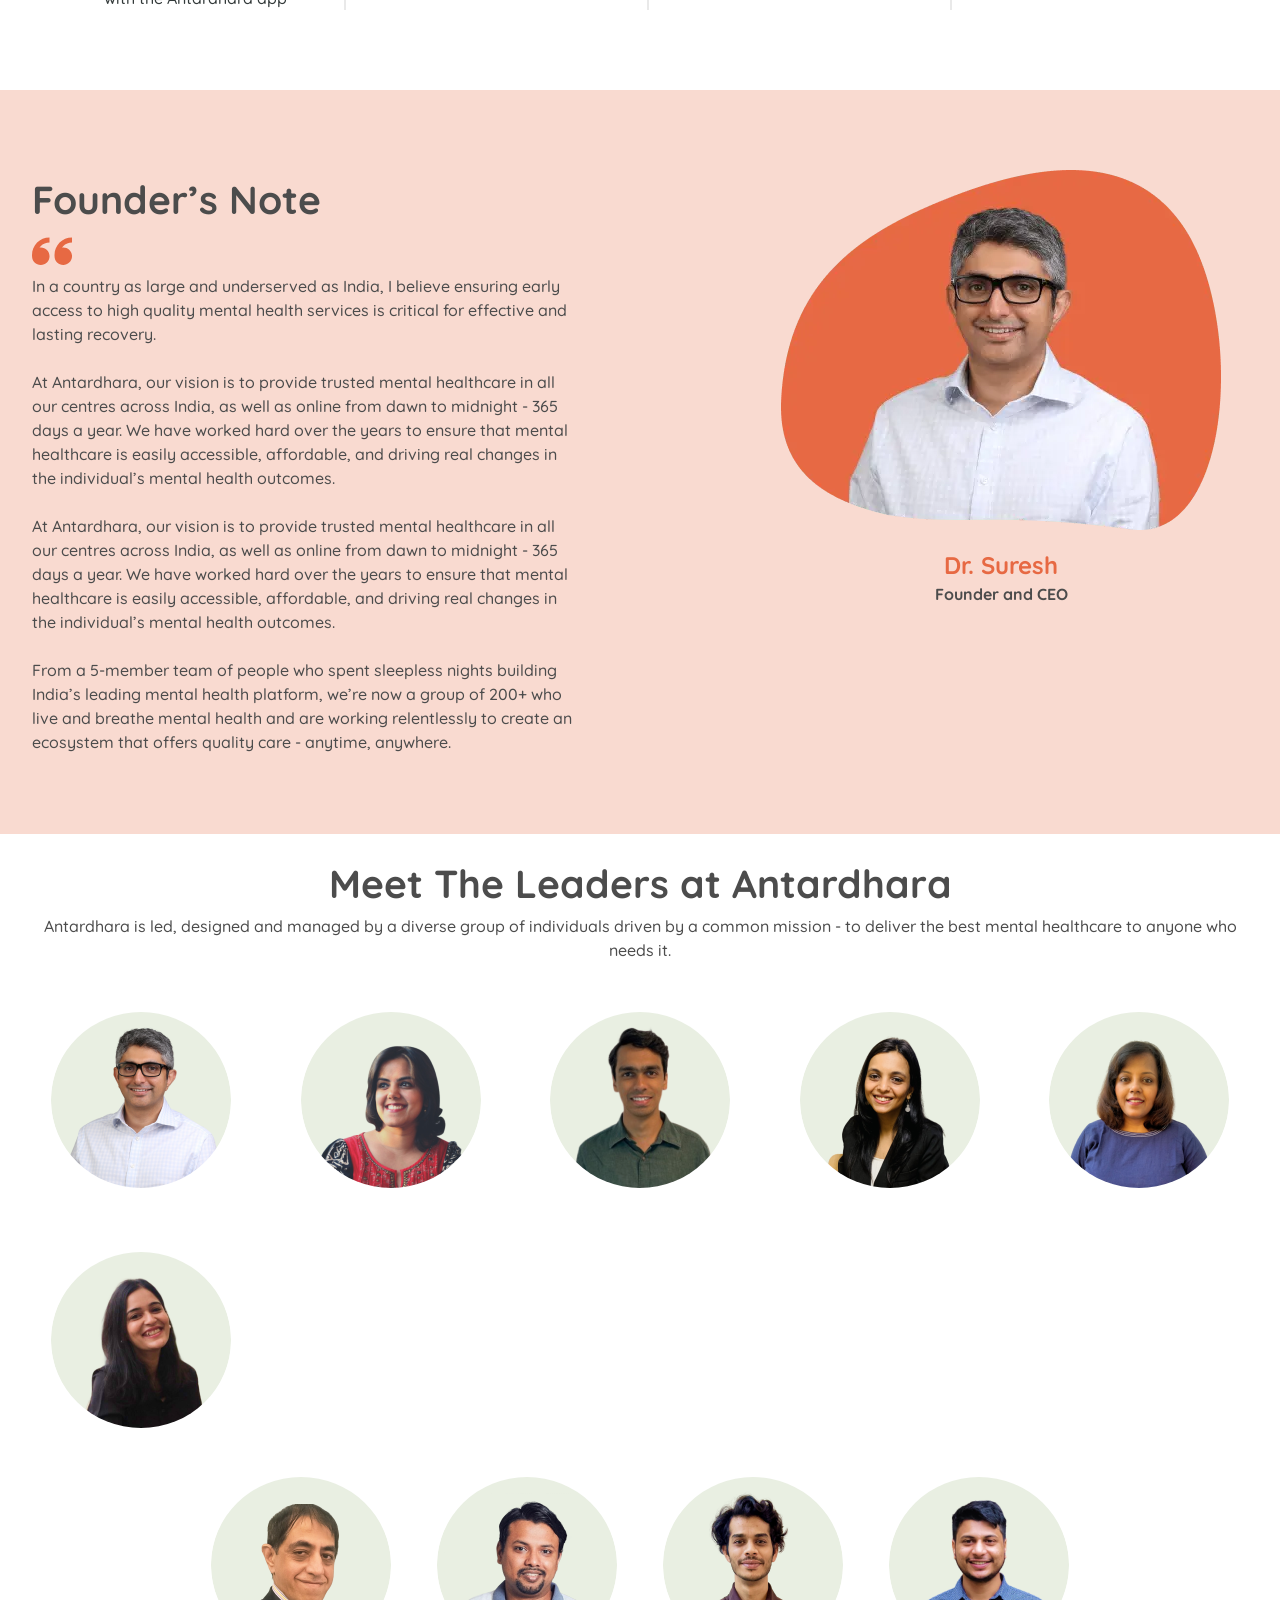
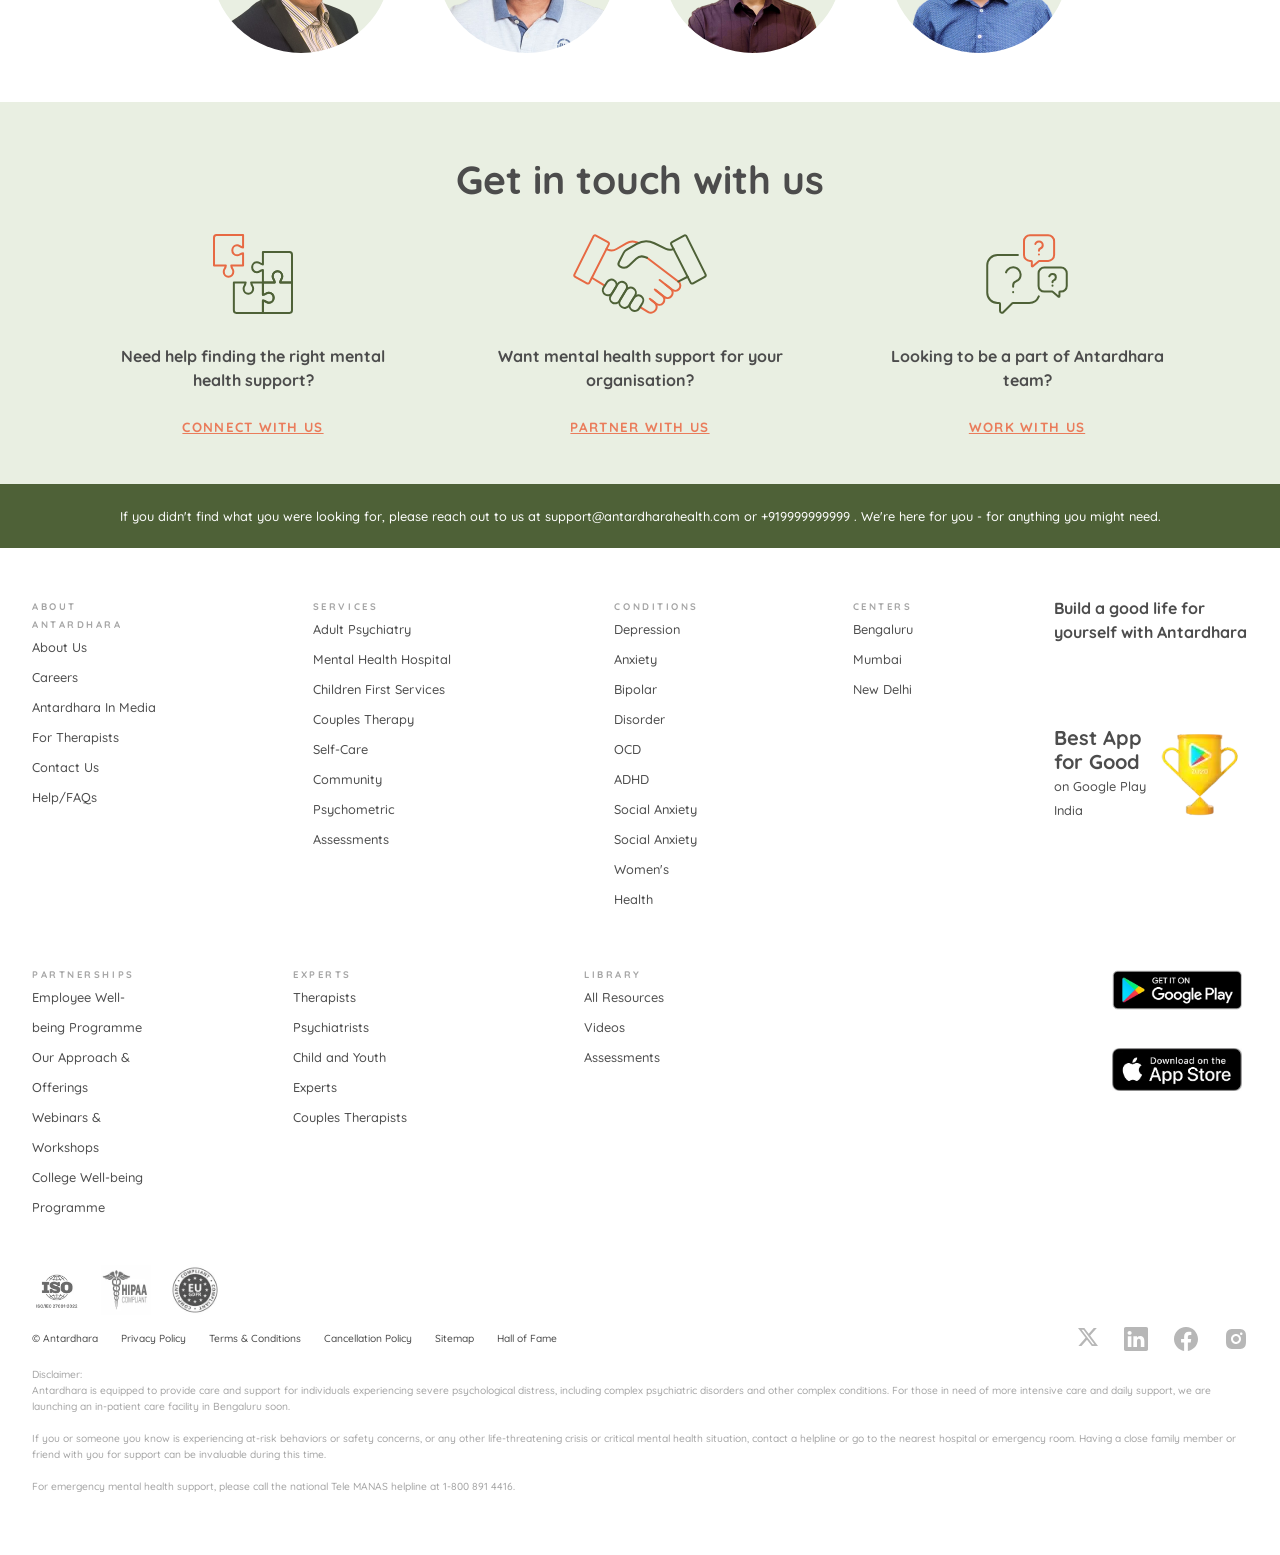
==== commit 19f519b1: "fifth commit bottom page privacy and all" ====
--- a/Pages/AboutUs.html
+++ b/Pages/AboutUs.html
@@ -18,11 +18,11 @@
                 <!-- Logo -->
                 <div class="logo">
                     <!-- <div class="dancing">
-                    <span>A</span><span>n</span><span>t</span><span>a</span><span>r</span><span>d</span><span>h</span><span>a</span><span>r</span><span>a</span>
-                </div>
-                <div class="sub_logo">
-                    <span class="tagline">Mental Health Partner</span>
-                </div> -->
+                            <span>A</span><span>n</span><span>t</span><span>a</span><span>r</span><span>d</span><span>h</span><span>a</span><span>r</span><span>a</span>
+                        </div>
+                        <div class="sub_logo">
+                            <span class="tagline">Mental Health Partner</span>
+                        </div> -->
                 </div>
             </div>
 
@@ -1092,9 +1092,9 @@
                 </div>
             </div>
         </div>
-        <div class="partnership_experts_center_container_child">
-            <div class="partnership_experts_center_container_sub_child">
-                <div class="partnership_center_sub_container">
+        <div class="partnership_experts_center_container_parent">
+            <div class="partnership_experts_center_container_child">
+                <div class="partnership_center_sub_child_container">
                     <div class="Partnerships_antardhara_container">
                         <span class="Partnerships_Antardhara_Title">Partnerships</span>
                         <div class="Employee_Well_being_Programme_name" href="#">
@@ -1110,41 +1110,180 @@
                             <span class="Programme">College Well-being Programme</span>
                         </div>
                     </div>
-                </div>
-                <div class="Experts_antardhara_container">
-                    <span class="EXPERTS_Title">EXPERTS</span>
-                    <div class="Therapistss_name" href="#">
-                        <span class="Therapistss">Therapists</span>
-                    </div>
-                    <div class="Psychiatrists_name" href="#">
-                        <span class="Psychiatrists">Psychiatrists</span>
-                    </div>
-                    <div class="Youth_Experts_name" href="#">
-                        <span class="Youth_Experts">Child and Youth Experts</span>
-                    </div>
-                    <div class="Couples_Therapists_name" href="#">
-                        <span class="Couples_Therapists">Couples Therapists</span>
-                    </div>
-                </div>
-                <div class="Library_antardhara_container">
-                    <span class="LIBRARY_Title">LIBRARY</span>
-                    <div class="All_Resources_name" href="#">
-                        <span class="All_Resources">All Resources</span>
-                    </div>
-                    <div class="Videos_name" href="#">
-                        <span class="Videos">Videos</span>
-                    </div>
-                    <div class="Assessments_name" href="#">
-                        <span class="Assessments">Assessments</span>
-                    </div>
-                </div>
-                <div class="App_link_logo_antardhara_container">
-
-                </div>
-            </div>
-        </div>
-    </div>
-    </div>
+                    <div class="Experts_antardhara_container">
+                        <span class="EXPERTS_Title">EXPERTS</span>
+                        <div class="Therapistss_name" href="#">
+                            <span class="Therapistss">Therapists</span>
+                        </div>
+                        <div class="Psychiatrists_name" href="#">
+                            <span class="Psychiatrists">Psychiatrists</span>
+                        </div>
+                        <div class="Youth_Experts_name" href="#">
+                            <span class="Youth_Experts">Child and Youth Experts</span>
+                        </div>
+                        <div class="Couples_Therapists_name" href="#">
+                            <span class="Couples_Therapists">Couples Therapists</span>
+                        </div>
+                    </div>
+                    <div class="Library_antardhara_container">
+                        <span class="LIBRARY_Title">LIBRARY</span>
+                        <div class="All_Resources_name" href="#">
+                            <span class="All_Resources">All Resources</span>
+                        </div>
+                        <div class="Videos_name" href="#">
+                            <span class="Videos">Videos</span>
+                        </div>
+                        <div class="Assessments_name" href="#">
+                            <span class="Assessments">Assessments</span>
+                        </div>
+                    </div>
+                    <div class="div_empty_container">
+
+                    </div>
+                    <div class="App_link_logo_antardhara_container">
+                        <!-- Play Store CTA -->
+                        <a class="store-cta"
+                            href="https://play.google.com/store/apps/details?id=com.theinnerhour.b2b&amp;hl=en&amp;gl=US&amp;referrer=utm_source%3Dgoogle%26utm_campaign%3DB2C_T%20O_BF_TH%20PSY_BOOK_Brand_29Mar'24%26utm_content%3Dnull%26utm_medium%3Dcpc%26utm_term%3Dnull%26timestamp%3D1759214410738"
+                            target="_blank" rel="noreferrer noopener" aria-label="Download on Google Play">
+                            <div class="store-cta__inner">
+                                <img class="store-cta__img" loading="lazy"
+                                    src="../Style/homeImagesCss/google_play_logo.jpeg" alt="Get it on Google Play"
+                                    draggable="false" fetchpriority="auto" />
+                            </div>
+                        </a>
+                        <!-- App Store CTA -->
+                        <a class="store-cta"
+                            href="https://apps.apple.com/in/app/innerhour-self-care-therapy/id1323264990"
+                            target="_blank" rel="noreferrer noopener" aria-label="Download on App Store">
+                            <div class="store-cta__inner">
+                                <img class="store-cta__img" loading="lazy"
+                                    src="../Style/homeImagesCss/app_store_logo.jpeg" alt="Download on the App Store"
+                                    draggable="false" fetchpriority="auto" />
+                            </div>
+                        </a>
+                    </div>
+                </div>
+            </div>
+        </div>
+    </div>
+    <div class="Iso_logo_container">
+        <img src="../Style/homeImagesCss/iso.logo.jpeg" alt="ISO icon">
+        <img src="../Style/homeImagesCss/hippa_logo.jpeg" alt="HIPPA Complaint">
+        <img src="../Style/homeImagesCss/eu.logo.jpeg" alt="EU GDPR">
+    </div>
+    <div class="policy_sitmap_container">
+        <div class="hall_of_fame_site_map">
+            <div class="copyryt_antardhara">© Antardhara</div>
+            <div class="Privacy_line_title">Privacy Policy</div>
+            <div class="Terms_condition_title">Terms & Conditions</div>
+            <div class="cancellation_policy_title">Cancellation Policy</div>
+            <div class="sitemap_title">Sitemap</div>
+            <div class="hallof_fame_title">Hall of Fame</div>
+        </div>
+        <div class="link_container">
+            <a href="" class="twitter_link_antardhara">
+                <!-- HTML file -->
+                <svg class="icon-star" xmlns="http://www.w3.org/2000/svg" viewBox="0 0 16 16" aria-hidden="true">
+                    <path
+                        d="M12.6.75h2.454l-5.36 6.142L16 15.25h-4.937l-3.867-5.07-4.425 5.07H.316l5.733-6.57L0 .75h5.063l3.495 4.633L12.601.75Zm-.86 13.028h1.36L4.323 2.145H2.865l8.875 11.633Z">
+                    </path>
+                </svg>
+            </a>
+            <a href="" class="linkedin_antardhara">
+                <!-- LinkedIn Icon -->
+                <svg class="icon-linkedin" xmlns="http://www.w3.org/2000/svg" viewBox="0 0 16 16" aria-hidden="true">
+                    <path d="M0 1.146C0 .513.526 0 1.175 0h13.65C15.474 0 16 
+                            .513 16 1.146v13.708c0 .633-.526 1.146-1.175 
+                            1.146H1.175C.526 16 0 15.487 0 14.854V1.146zm4.943 
+                            12.248V6.169H2.542v7.225h2.401zm-1.2-8.212c.837 
+                            0 1.358-.554 1.358-1.248-.015-.709-.52-1.248-1.342-1.248-.822 
+                            0-1.359.54-1.359 1.248 0 .694.521 1.248 
+                            1.327 1.248h.016zm4.908 8.212V9.359c0-.216.016-.432.08-.586.173-.431.568-.878 
+                            1.232-.878.869 0 1.216.662 1.216 1.634v3.865h2.401V9.25c0-2.22-1.184-3.252-2.764-3.252-1.274 
+                            0-1.845.7-2.165 1.193v.025h-.016a5.54 5.54 0 
+                            0 1 .016-.025V6.169h-2.4c.03.678 0 7.225 0 
+                            7.225h2.4z"></path>
+                </svg>
+            </a>
+            <a href="" class="facebook_antardhara">
+                <!-- Facebook Icon -->
+                <svg class="icon-facebook" xmlns="http://www.w3.org/2000/svg" viewBox="0 0 16 16" aria-hidden="true">
+                    <path d="M16 8.049c0-4.446-3.582-8.05-8-8.05C3.58 
+                                    0-.002 3.603-.002 8.05c0 4.017 2.926 7.347 6.75 
+                                    7.951v-5.625h-2.03V8.05H6.75V6.275c0-2.017 
+                                    1.195-3.131 3.022-3.131.876 0 1.791.157 
+                                    1.791.157v1.98h-1.009c-.993 0-1.303.621-1.303 
+                                    1.258v1.51h2.218l-.354 2.326H9.25V16c3.824-.604 
+                                    6.75-3.934 6.75-7.951z"></path>
+                </svg>
+            </a>
+            <a href="" class="instagram_antardhara">
+                <!-- Instagram Icon -->
+                <svg class="icon-instagram" xmlns="http://www.w3.org/2000/svg" viewBox="0 0 24 24" aria-hidden="true">
+                    <path d="M13.0281 2.00098C14.1535 2.00284 14.7238 2.00879 
+                                15.2166 2.02346L15.4107 2.02981C15.6349 2.03778 15.8561 
+                                2.04778 16.1228 2.06028C17.1869 2.10944 17.9128 2.27778 
+                                18.5503 2.52528C19.2094 2.77944 19.7661 3.12278 20.3219 
+                                3.67861C20.8769 4.23444 21.2203 4.79278 21.4753 5.45028C21.7219 
+                                6.08694 21.8903 6.81361 21.9403 7.87778C21.9522 8.14444 21.9618 
+                                8.36564 21.9697 8.58989L21.976 8.78397C21.9906 9.27672 21.9973 
+                                9.8471 21.9994 10.9725L22.0002 11.7182C22.0003 11.8093 22.0003 
+                                11.9033 22.0003 12.0003L22.0002 12.2824L21.9996 13.0281C21.9977 
+                                14.1535 21.9918 14.7238 21.9771 15.2166L21.9707 15.4107C21.9628 
+                                15.6349 21.9528 15.8561 21.9403 16.1228C21.8911 17.1869 21.7219 
+                                17.9128 21.4753 18.5503C21.2211 19.2094 20.8769 19.7661 20.3219 
+                                20.3219C19.7661 20.8769 19.2069 21.2203 18.5503 21.4753C17.9128 
+                                21.7219 17.1869 21.8903 16.1228 21.9403C15.8561 21.9522 15.6349 
+                                21.9618 15.4107 21.9697L15.2166 21.976C14.7238 21.9906 14.1535 
+                                21.9973 13.0281 21.9994L12.2824 22.0002C12.1913 22.0003 12.0973 
+                                22.0003 12.0003 22.0003L11.7182 22.0002L10.9725 21.9996C9.8471 
+                                21.9977 9.27672 21.9918 8.78397 21.9771L8.58989 21.9707C8.36564 
+                                21.9628 8.14444 21.9528 7.87778 21.9403C6.81361 21.8911 6.08861 
+                                21.7219 5.45028 21.4753C4.79194 21.2211 4.23444 20.8769 3.67861 
+                                20.3219C3.12278 19.7661 2.78028 19.2069 2.52528 18.5503C2.27778 
+                                17.9128 2.11028 17.1869 2.06028 16.1228C2.0484 15.8561 2.03871 
+                                15.6349 2.03086 15.4107L2.02457 15.2166C2.00994 14.7238 2.00327 
+                                14.1535 2.00111 13.0281L2.00098 10.9725C2.00284 9.8471 2.00879 
+                                9.27672 2.02346 8.78397L2.02981 8.58989C2.03778 8.36564 2.04778 
+                                8.14444 2.06028 7.87778C2.10944 6.81278 2.27778 6.08778 2.52528 
+                                5.45028C2.77944 4.79194 3.12278 4.23444 3.67861 3.67861C4.23444 
+                                3.12278 4.79278 2.78028 5.45028 2.52528C6.08778 2.27778 6.81278 
+                                2.11028 7.87778 2.06028C8.14444 2.0484 8.36564 2.03871 8.58989 
+                                2.03086L8.78397 2.02457C9.27672 2.00994 9.8471 2.00327 10.9725 
+                                2.00111L13.0281 2.00098ZM12.0003 7.00028C9.23738 7.00028 7.00028 
+                                9.23981 7.00028 12.0003C7.00028 14.7632 9.23981 17.0003 12.0003 
+                                17.0003C14.7632 17.0003 17.0003 14.7607 17.0003 12.0003C17.0003 
+                                9.23738 14.7607 7.00028 12.0003 7.00028ZM12.0003 9.00028C13.6572 
+                                9.00028 15.0003 10.3429 15.0003 12.0003C15.0003 13.6572 13.6576 
+                                15.0003 12.0003 15.0003C10.3434 15.0003 9.00028 13.6576 9.00028 
+                                12.0003C9.00028 10.3434 10.3429 9.00028 12.0003 9.00028ZM17.2503 
+                                5.50028C16.561 5.50028 16.0003 6.06018 16.0003 6.74943C16.0003 
+                                7.43867 16.5602 7.99944 17.2503 7.99944C17.9395 7.99944 18.5003 
+                                7.43954 18.5003 6.74943C18.5003 6.06018 17.9386 5.49941 17.2503 
+                                5.50028Z"></path>
+                </svg>
+            </a>
+        </div>
+    </div>
+    <div class="disclaimer_container">
+        <span class="disclaimer_note">
+            Disclaimer:
+            <br>
+            Antardhara is equipped to provide care and support for individuals experiencing severe psychological distress,
+            including complex psychiatric disorders and other complex conditions. For those in need of more intensive
+            care and daily support, we are launching an in-patient care facility in Bengaluru soon.
+            <br>
+            <br>
+            If you or someone you know is experiencing at-risk behaviors or safety concerns, or any other
+            life-threatening crisis or critical mental health situation, contact a helpline or go to the nearest
+            hospital or emergency room. Having a close family member or friend with you for support can be invaluable
+            during this time.
+            <br>
+            <br>
+            For emergency mental health support, please call the national Tele MANAS helpline at 1-800 891 4416.
+        </span>
+    </div>
+
 </body>
 
 </html>
--- a/Style/home css/AboutUs.css
+++ b/Style/home css/AboutUs.css
@@ -1198,6 +1198,95 @@
 
 }
 
+.partnership_center_sub_child_container {
+  width: 95%;
+  max-width: 80rem;
+  margin: auto;
+  margin-bottom: -5px;
+
+}
+
+.partnership_center_sub_child_container{
+  display: flex;
+  gap: 141px;
+}
+
+
+.Partnerships_antardhara_container > span,
+.Experts_antardhara_container > span,
+.Library_antardhara_container > span{
+  font-size: 0.6rem;
+  font-family: Quicksand, sans-serif;
+  letter-spacing: 0.16rem;
+  font-weight: 700;
+  color: rgb(165, 165, 165);
+  text-transform: uppercase;
+  line-height: 16px;
+}
+
+.Partnerships_antardhara_container > div > span,
+.Experts_antardhara_container > div > span,
+.Library_antardhara_container > div > span{
+font-size: 0.8rem;
+line-height: 30px;
+font-weight: 500;
+color: rgb(76, 76, 76);
+text-align: left;
+margin: 0px;
+padding: 0px;
+font-family: Quicksand,sans-serif;
+}
+
+.best_app_antardhara_container .About_Antardhara_Title{
+  width: 202px;
+  font-family: "Quicksand";
+  color: rgb(76, 76, 76);
+  font-size: 1rem;
+  font-weight: 700;
+  line-height: 1.5rem;
+  text-align: center;
+  margin: 0px;
+  padding: 0px;
+}
+
+.best_app_good .Best_app{
+  font-family: "Quicksand";
+  opacity: 1;
+  color: rgb(76, 76, 76);
+  text-align: right;
+  font-weight: 700;
+  line-height: 1.5rem;
+  word-break: inherit;
+  font-size: 1.25rem;
+}
+
+  
+.best_app_good .google_play_note{
+  font-family: "Quicksand";
+  opacity: 1;
+  color: rgb(76, 76, 76);
+  text-align: right;
+  font-size: 0.8rem;
+  font-weight: 500;
+  line-height: 1.5rem;
+  width: 125px;
+}
+
+.best_app_antardhara_container{
+    width: 196px;
+}
+
+.Best_app_p_container{
+  display: flex;
+  justify-content: center;
+  margin-top: 82px;
+
+  
+}
+
+/*Antardhara services partnership bottom section */
+
+
 .about_services_center_container_child {
   width: 95%;
   max-width: 80rem;
@@ -1284,45 +1373,158 @@
 
   
 }
-
-.partnership_experts_center_container_child {
-  width: 95%;
-  max-width: 80rem;
-  margin: auto;
-
-}
-
-.partnership_experts_center_container_sub_child{
-  display: flex;
-  margin-top: 100px;
-  gap: 0.6rem 124px;
-  
-}
-
-.Partnerships_antardhara_container > span,
-.Experts_antardhara_container > span,
-.Library_antardhara_container > span {
-  font-size: 0.6rem;
-  font-family: Quicksand, sans-serif;
-  letter-spacing: 0.16rem;
-  font-weight: 700;
+.partnership_experts_center_container_parent{
+  justify-content: space-between !important;
+  gap: 0px !important;
+  margin-top: 50px;
+}
+  .partnership_experts_center_container_parent div{
+    flex: 1;
+  }
+  .Library_antardhara_container{
+    padding-left:30px;
+  }
+
+  /* Common store button anchor */
+.store-cta {
+  display: inline-block;
+  text-decoration: none;
+  line-height: 0;
+  cursor: pointer;
+}
+
+/* Inner container for padding, hover effects */
+.store-cta__inner {
+  display: inline-flex;
+  align-items: center;
+  justify-content: center;
+  padding: 6px;
+  border-radius: 8px;
+  transition: transform 120ms ease, box-shadow 120ms ease;
+}
+
+/* Store image */
+.store-cta__img {
+  width: 130px;
+  height: auto;       /* responsive height */
+  display: block;
+  object-fit: contain;
+  pointer-events: none;
+  user-select: none;
+}
+
+/* Hover and focus effects */
+.store-cta:focus .store-cta__inner,
+.store-cta:hover .store-cta__inner {
+  transform: translateY(-2px);
+  box-shadow: 0 6px 18px rgba(0,0,0,0.08);
+}
+
+.store-cta:focus {
+  outline: 3px solid rgba(59, 130, 246, 0.35);
+  outline-offset: 3px;
+}
+
+.store-cta{
+margin-bottom: 26px;
+}
+
+.Iso_logo_container{
+  width: 95%;
+  max-width: 80rem;
+  margin: auto;
+  display: flex;
+  gap: 19px;
+}
+.Iso_logo_container img{
+  width: 50px;
+  height:50px;
+  justify-content: space-around;
+  gap: 30px;
+  display: flex;
+}
+
+/*Antardhara copyright policy privacy bottom section */
+
+.copyright_antardhara{
+  width: 95%;
+  max-width: 80rem;
+  margin: auto;
+}
+
+.policy_sitmap_container{
+  display: flex;
+  justify-content: space-between;
+  width: 95%;
+  margin: 12px auto;
+  max-width: 80rem;
+}
+
+.hall_of_fame_site_map{
+  font-family: "Quicksand";
+  color: rgb(76, 76, 76);
+  font-size: 0.64rem;
+  font-weight: 500;
+  line-height: 1.5rem;
+  display: flex;
+  gap: 23px;
+}
+
+/* CSS file */
+.icon-star {
+  width: 20px;
+  height: 20px;
+  fill: currentColor;     /* uses parent text color */
+  stroke: currentColor;   /* outline matches color */
+  stroke-width: 0;        /* same as inline */
+  color: #B7B7B7;         /* actual color */
+}
+
+/* Example hover state */
+.icon-linkedin:hover {
+  color: #0A66C2; /* LinkedIn brand blue */
+}
+
+/* Facebook icon, linked in, Instagram icon */
+.icon-linkedin,
+.icon-facebook,
+.icon-instagram {
+  width: 24px;
+  height: 24px;
+  fill: currentColor;     /* match parent text color */
+  stroke: currentColor;
+  stroke-width: 0;
+  color: #B7B7B7;         /* default grey */
+  transition: color 0.2s ease;
+}
+
+/* Hover state with Facebook blue */
+.icon-facebook:hover {
+  color: #1877F2;
+}
+
+/* Hover state with Instagram gradient (simplified single color) */
+.icon-instagram:hover {
+  color: #E4405F; /* Instagram pink/red */
+}
+.link_container a{
+  text-decoration: none;
+  justify-content: space-evenly;
+}
+.link_container{
+  text-decoration: none;
+  display: flex;
+  gap: 26px;
+}
+
+.disclaimer_container{
+  width: 95%;
+  max-width: 80rem;
+  margin: auto;
+  font-family: "Quicksand";
   color: rgb(165, 165, 165);
-  text-transform: uppercase;
-  line-height: 16px;
-}
-
-.Partnerships_antardhara_container > div > span,
-.Experts_antardhara_container > div > span,
-.Library_antardhara_container > div > span{
-font-size: 0.8rem;
-line-height: 30px;
-font-weight: 500;
-color: rgb(76, 76, 76);
-text-align: left;
-margin: 0px;
-padding: 0px;
-font-family: Quicksand,sans-serif;
-}
-
-
-  +  font-size: 0.64rem;
+  font-weight: 500;
+  line-height: 1rem;
+  padding-bottom: 60px;
+}
